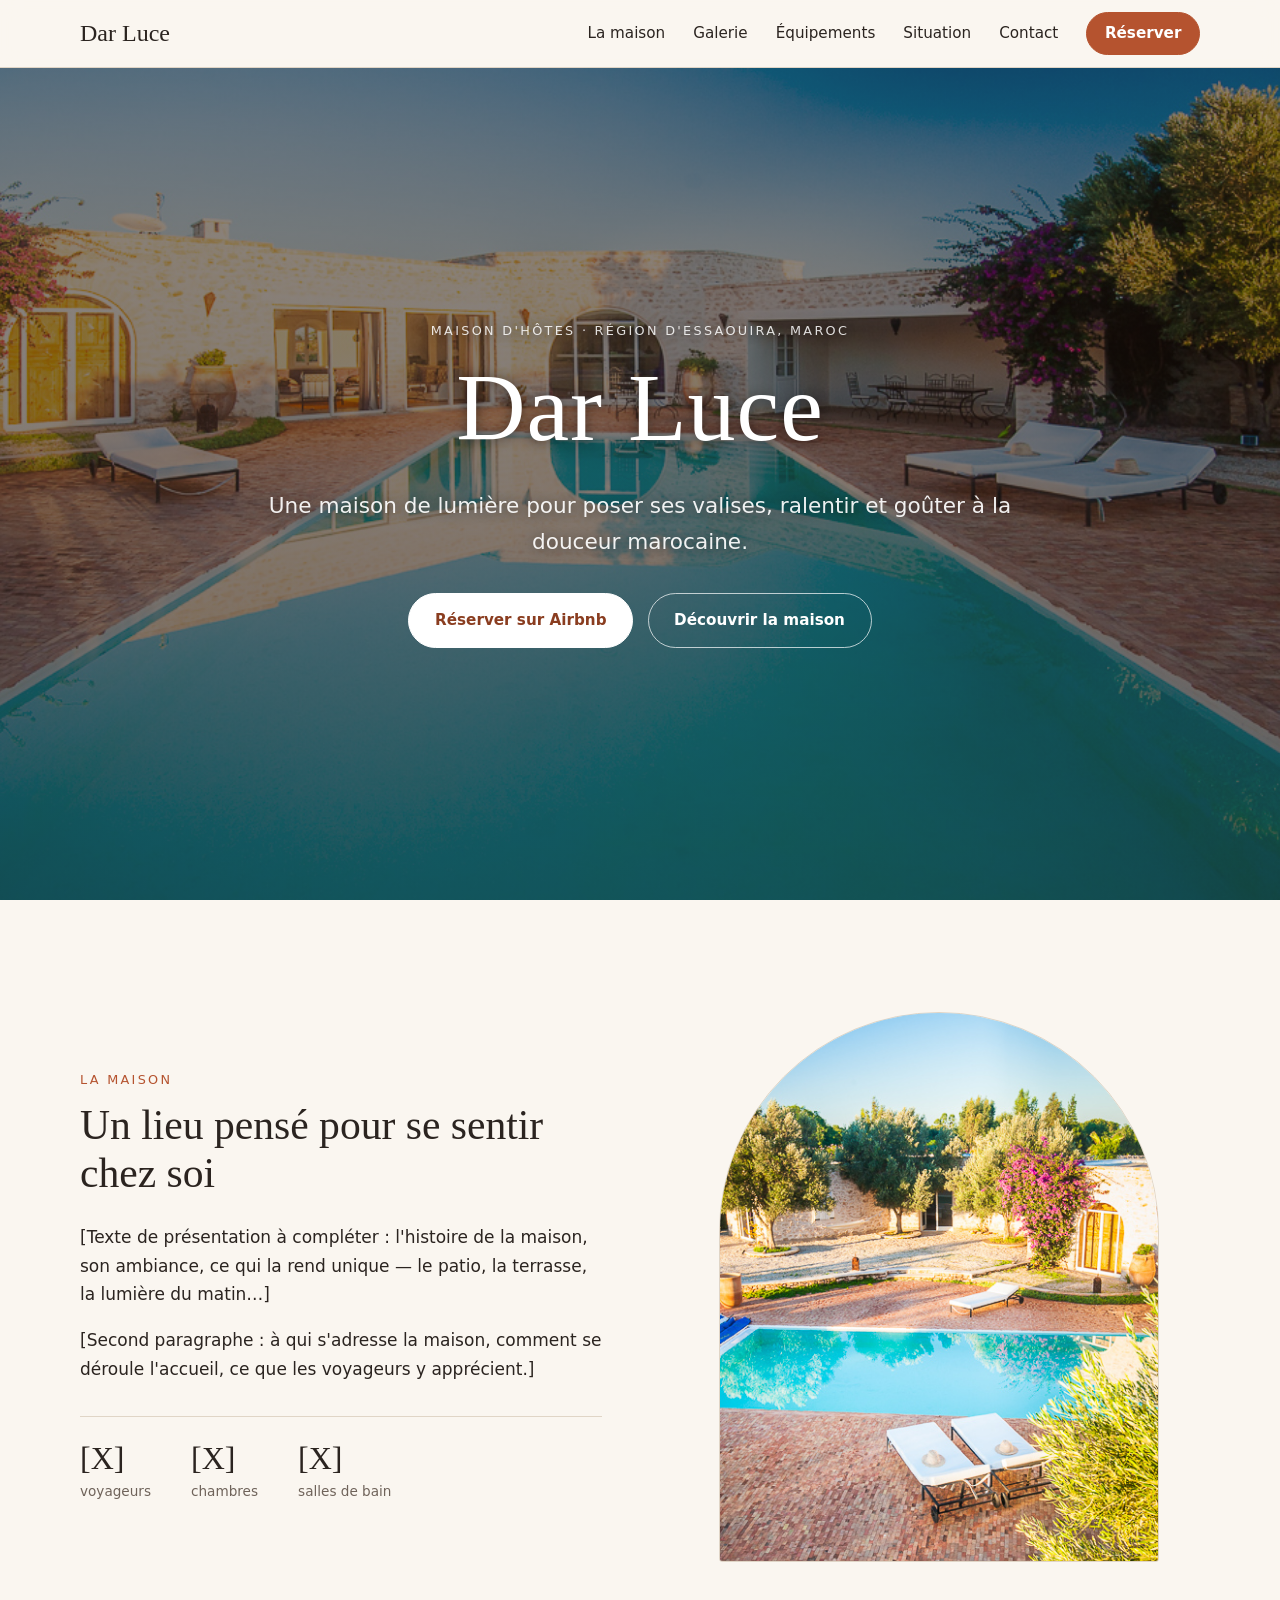
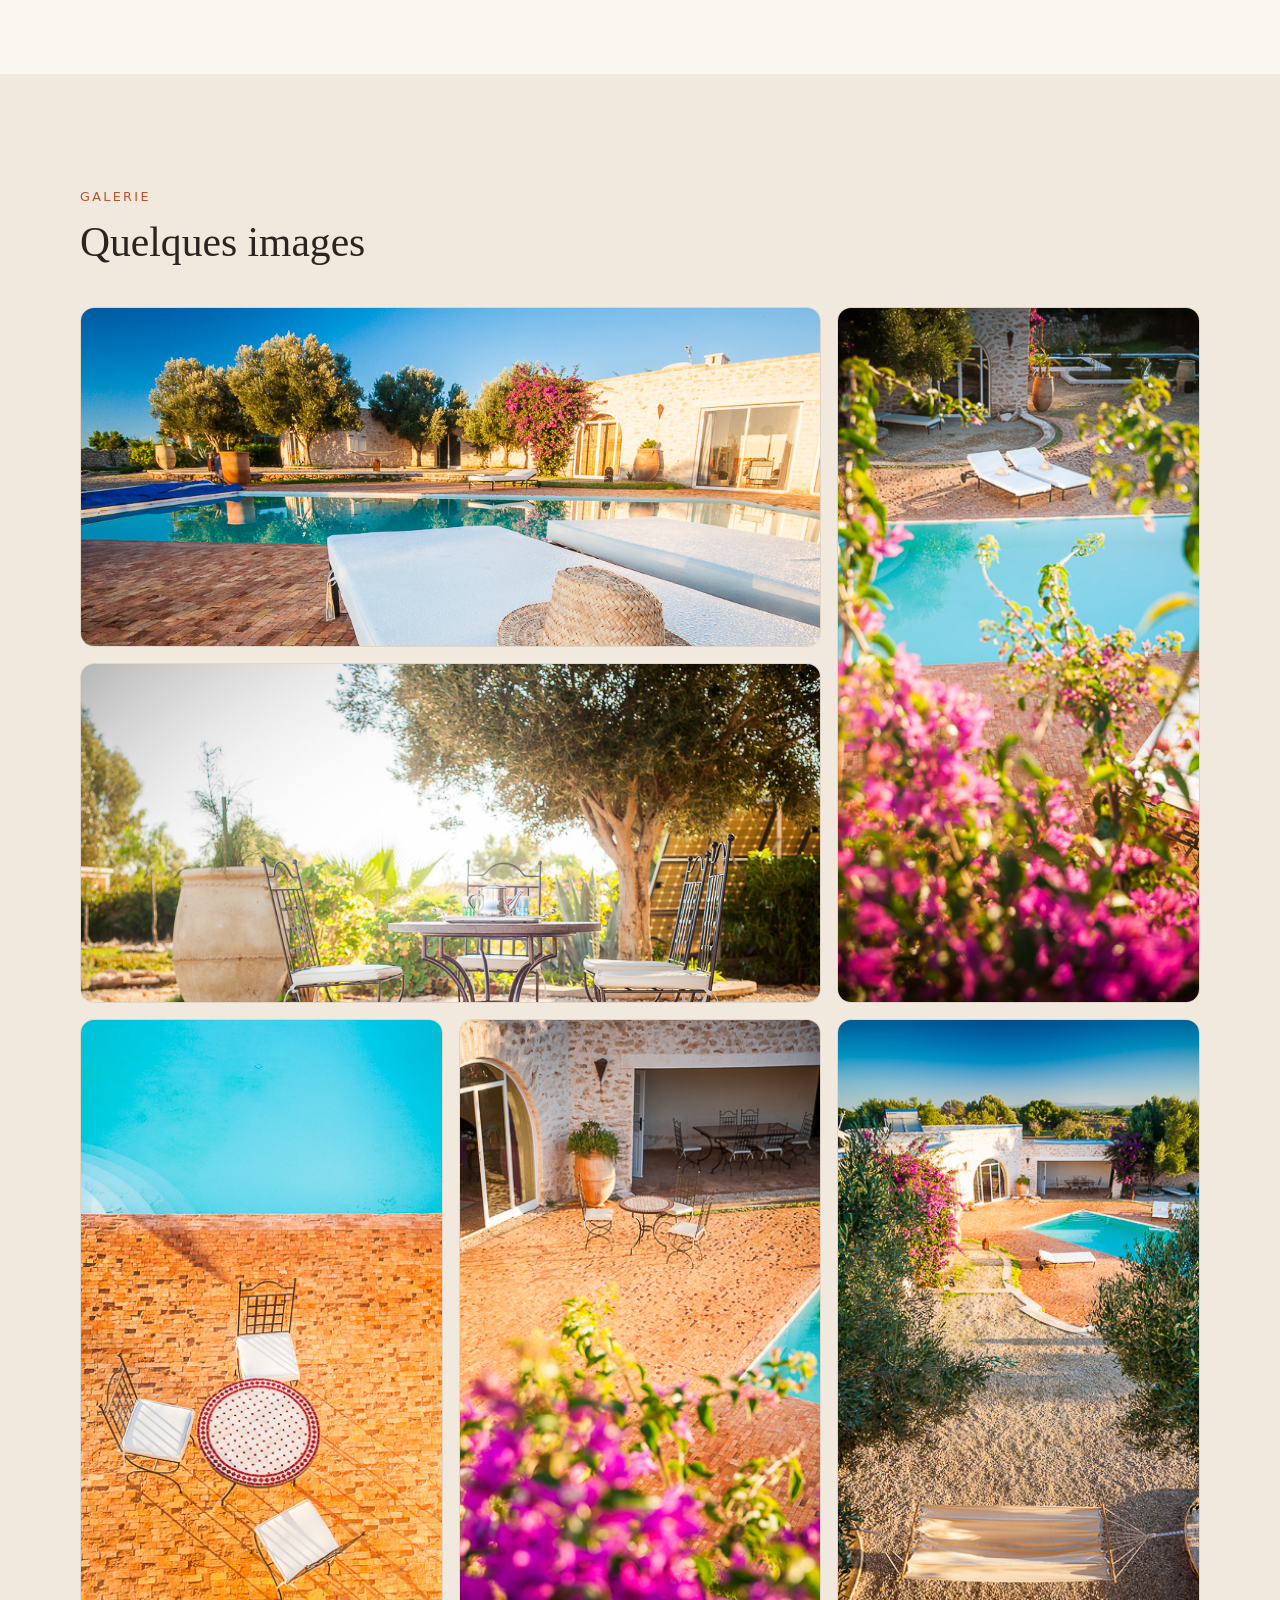
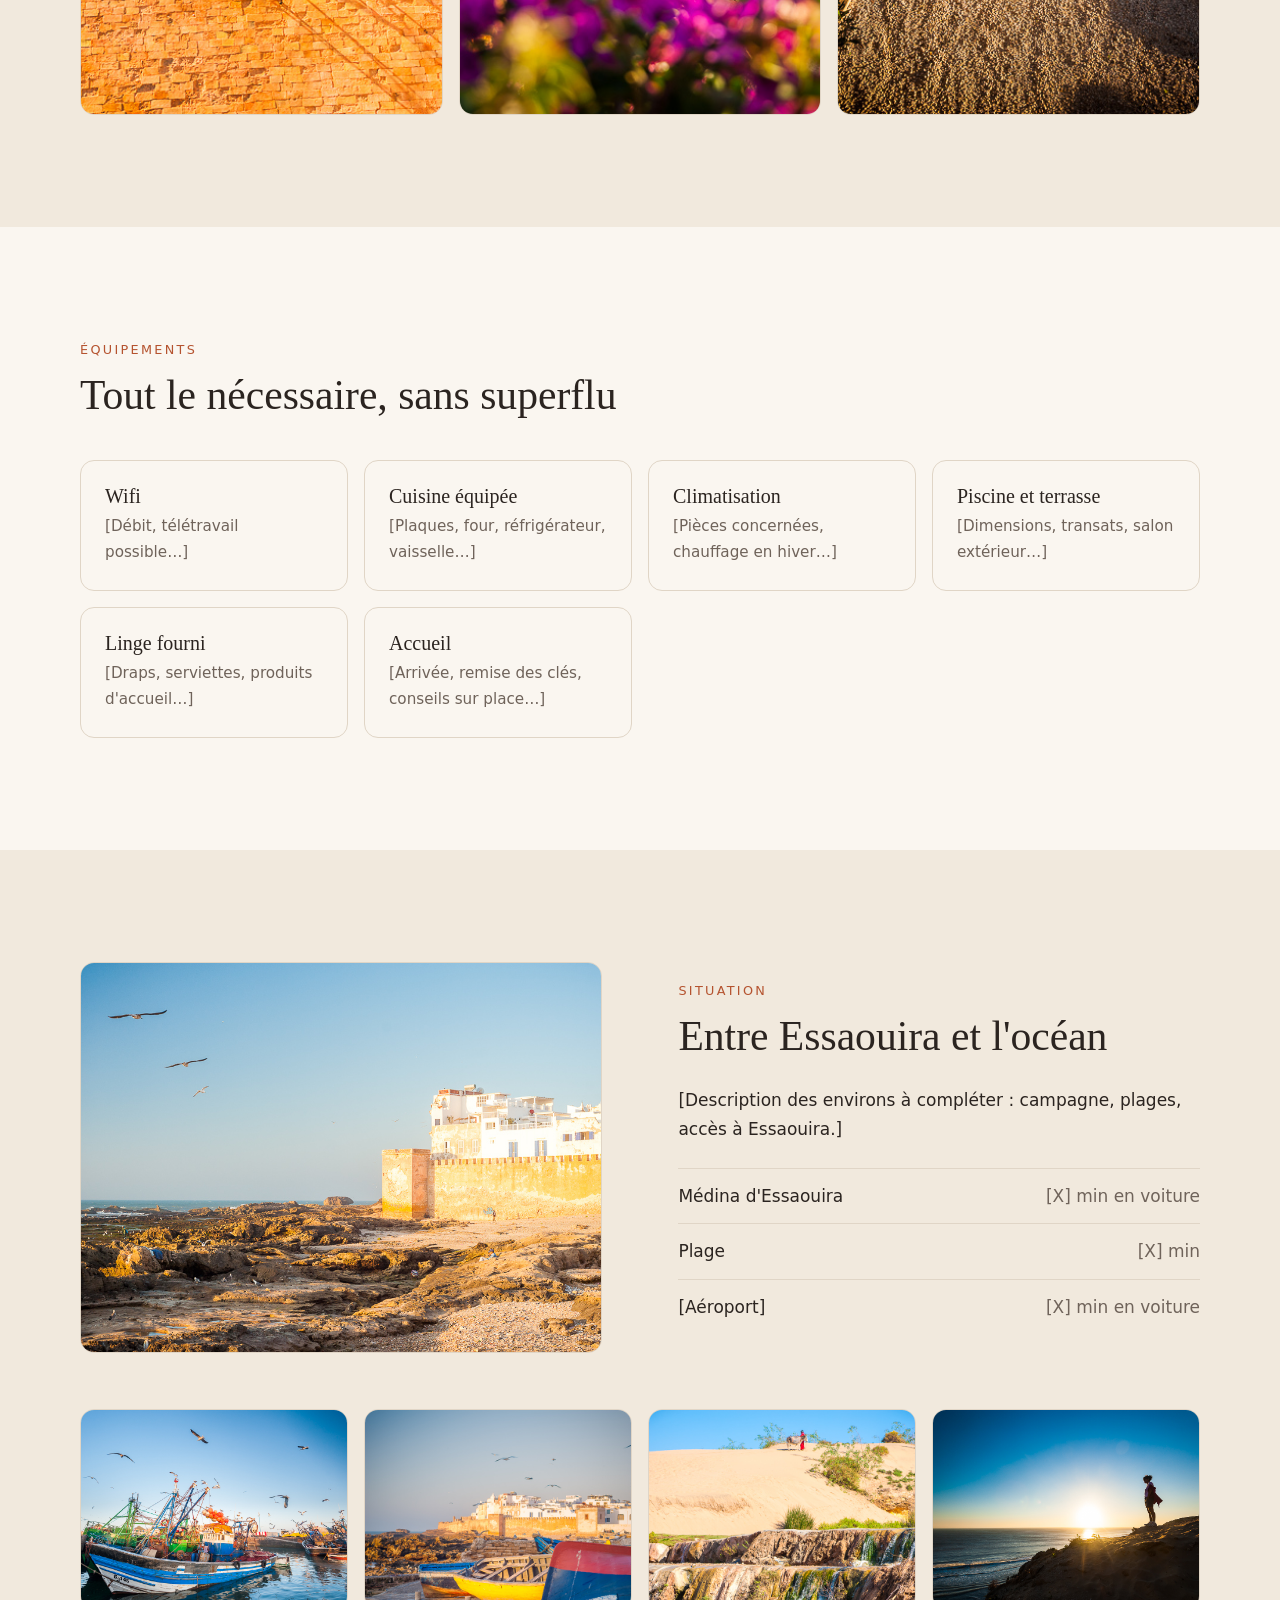
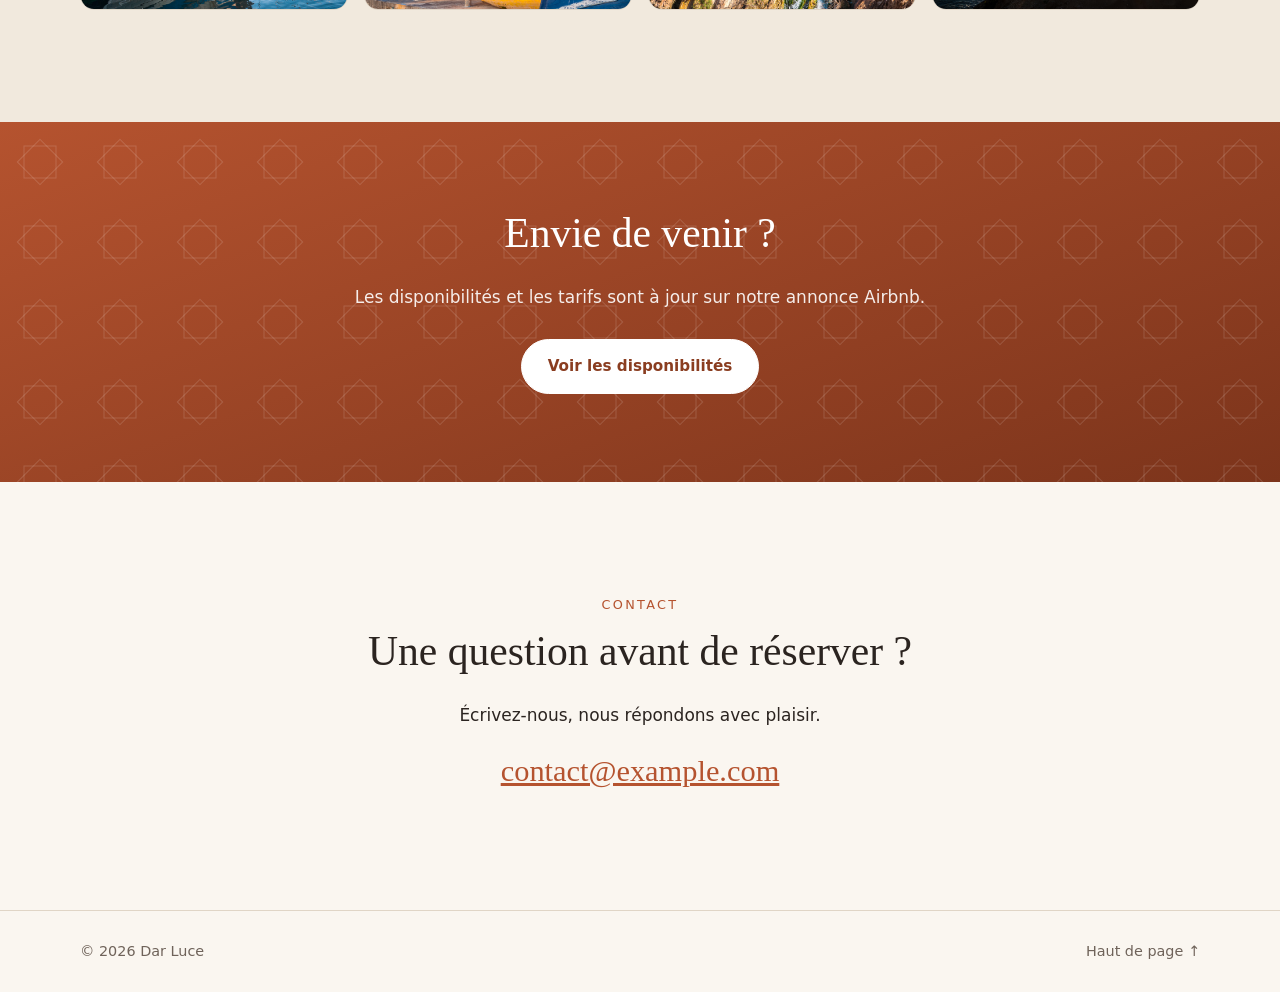
==== index.html @ f857f5d4 "Illustrate the site with photos of the house and surroundings Co-Authored-By: Claude Opus 5.5 <norep" ====
<!DOCTYPE html>
<html lang="fr">
<head>
  <meta charset="utf-8">
  <meta name="viewport" content="width=device-width, initial-scale=1">
  <title>Dar Luce — Maison d'hôtes au Maroc</title>
  <!-- TODO : adapter la description (ville, atouts) -->
  <meta name="description" content="Dar Luce, une maison lumineuse avec piscine à louer près d'Essaouira, au Maroc. Découvrez la maison, ses équipements et réservez votre séjour sur Airbnb.">
  <meta name="theme-color" content="#b5532f">
  <meta property="og:title" content="Dar Luce — Maison d'hôtes au Maroc">
  <meta property="og:description" content="Une maison lumineuse à louer au Maroc. Réservation sur Airbnb.">
  <meta property="og:type" content="website">
  <!-- TODO : ajouter images/partage.jpg (1200×630) puis décommenter
  <meta property="og:image" content="images/partage.jpg"> -->
  <link rel="icon" href="images/favicon.svg" type="image/svg+xml">
  <link rel="stylesheet" href="css/style.css">
  <script>document.documentElement.classList.add('js');</script>
</head>
<body>
  <a class="skip-link" href="#maison">Aller au contenu</a>

  <header class="site-header">
    <div class="container header-inner">
      <a class="brand" href="#accueil">Dar Luce</a>
      <button class="nav-toggle" type="button" aria-expanded="false" aria-controls="menu" aria-label="Ouvrir le menu">
        <span></span><span></span><span></span>
      </button>
      <nav id="menu" class="nav" aria-label="Navigation principale">
        <a href="#maison">La maison</a>
        <a href="#galerie">Galerie</a>
        <a href="#equipements">Équipements</a>
        <a href="#situation">Situation</a>
        <a href="#contact">Contact</a>
        <!-- TODO : remplacer par le lien de l'annonce Airbnb -->
        <a class="btn btn-small" href="https://www.airbnb.fr/" target="_blank" rel="noopener">Réserver</a>
      </nav>
    </div>
  </header>

  <main>
    <section id="accueil" class="hero">
      <div class="container hero-content">
        <!-- TODO : confirmer la localisation -->
        <p class="eyebrow">Maison d'hôtes · Région d'Essaouira, Maroc</p>
        <h1>Dar Luce</h1>
        <p class="hero-lead">Une maison de lumière pour poser ses valises, ralentir et goûter à la douceur marocaine.</p>
        <div class="hero-actions">
          <a class="btn" href="https://www.airbnb.fr/" target="_blank" rel="noopener">Réserver sur Airbnb</a>
          <a class="btn btn-ghost" href="#maison">Découvrir la maison</a>
        </div>
      </div>
    </section>

    <section id="maison" class="section">
      <div class="container split">
        <div class="reveal">
          <p class="eyebrow">La maison</p>
          <h2>Un lieu pensé pour se sentir chez soi</h2>
          <!-- TODO : texte de présentation -->
          <p>[Texte de présentation à compléter : l'histoire de la maison, son ambiance, ce qui la rend unique — le patio, la terrasse, la lumière du matin…]</p>
          <p>[Second paragraphe : à qui s'adresse la maison, comment se déroule l'accueil, ce que les voyageurs y apprécient.]</p>
          <!-- TODO : chiffres réels -->
          <ul class="facts">
            <li><strong>[X]</strong><span>voyageurs</span></li>
            <li><strong>[X]</strong><span>chambres</span></li>
            <li><strong>[X]</strong><span>salles de bain</span></li>
          </ul>
        </div>
        <figure class="photo photo-arch reveal"><img src="images/O_15-10-31_MAROC019.jpg" alt="La piscine et la maison en pierre vues du jardin" width="452" height="680"></figure>
      </div>
    </section>

    <section id="galerie" class="section section-alt">
      <div class="container">
        <div class="section-head reveal">
          <p class="eyebrow">Galerie</p>
          <h2>Quelques images</h2>
        </div>
        <div class="gallery">
          <figure class="photo wide reveal"><img src="images/O_15-10-31_MAROC018.jpg" alt="Chapeau de paille posé au bord de la piscine, devant la maison" width="1000" height="650" loading="lazy"></figure>
          <figure class="photo tall reveal"><img src="images/O_15-10-31_MAROC021.jpg" alt="La piscine et les transats derrière les bougainvilliers" width="452" height="680" loading="lazy"></figure>
          <figure class="photo wide reveal"><img src="images/O_15-10-31_MAROC025.jpg" alt="Table et chaises en fer forgé à l'ombre d'un olivier" width="1000" height="665" loading="lazy"></figure>
          <figure class="photo tall reveal"><img src="images/O_15-10-31_MAROC020.jpg" alt="Table en zellige et chaises sur la terrasse en briques, vues d'en haut" width="418" height="680" loading="lazy"></figure>
          <figure class="photo tall reveal"><img src="images/O_15-10-31_MAROC022.jpg" alt="La cour de la maison et ses arcades, bougainvilliers au premier plan" width="518" height="680" loading="lazy"></figure>
          <figure class="photo tall reveal"><img src="images/O_15-10-31_MAROC023.jpg" alt="Allée du jardin menant à la maison et à la piscine" width="452" height="680" loading="lazy"></figure>
        </div>
      </div>
    </section>

    <section id="equipements" class="section">
      <div class="container">
        <div class="section-head reveal">
          <p class="eyebrow">Équipements</p>
          <h2>Tout le nécessaire, sans superflu</h2>
        </div>
        <!-- TODO : ajuster la liste aux équipements réels -->
        <ul class="features">
          <li class="reveal"><h3>Wifi</h3><p>[Débit, télétravail possible…]</p></li>
          <li class="reveal"><h3>Cuisine équipée</h3><p>[Plaques, four, réfrigérateur, vaisselle…]</p></li>
          <li class="reveal"><h3>Climatisation</h3><p>[Pièces concernées, chauffage en hiver…]</p></li>
          <li class="reveal"><h3>Piscine et terrasse</h3><p>[Dimensions, transats, salon extérieur…]</p></li>
          <li class="reveal"><h3>Linge fourni</h3><p>[Draps, serviettes, produits d'accueil…]</p></li>
          <li class="reveal"><h3>Accueil</h3><p>[Arrivée, remise des clés, conseils sur place…]</p></li>
        </ul>
      </div>
    </section>

    <section id="situation" class="section section-alt">
      <div class="container split">
        <figure class="photo reveal"><img src="images/O_15-10-31_MAROC027.jpg" alt="Les remparts d'Essaouira au bord de l'océan" width="1000" height="653" loading="lazy"></figure>
        <div class="reveal">
          <p class="eyebrow">Situation</p>
          <h2>Entre Essaouira et l'océan</h2>
          <!-- TODO : description du quartier et distances réelles -->
          <p>[Description des environs à compléter : campagne, plages, accès à Essaouira.]</p>
          <ul class="distances">
            <li><span>Médina d'Essaouira</span><span>[X] min en voiture</span></li>
            <li><span>Plage</span><span>[X] min</span></li>
            <li><span>[Aéroport]</span><span>[X] min en voiture</span></li>
          </ul>
        </div>
      </div>
      <div class="container around">
        <figure class="photo reveal"><img src="images/O_15-10-31_MAROC031.jpg" alt="Chalutiers bleus dans le port d'Essaouira" width="1000" height="678" loading="lazy"></figure>
        <figure class="photo reveal"><img src="images/O_15-10-31_MAROC029.jpg" alt="Barques de pêche colorées devant la médina" width="680" height="680" loading="lazy"></figure>
        <figure class="photo reveal"><img src="images/O_15-10-31_MAROC035.jpg" alt="Dunes et petite cascade dans l'arrière-pays" width="680" height="680" loading="lazy"></figure>
        <figure class="photo reveal"><img src="images/O_15-10-31_MAROC013.jpg" alt="Coucher de soleil sur l'océan depuis les dunes" width="1000" height="665" loading="lazy"></figure>
      </div>
    </section>

    <section class="cta">
      <div class="container reveal">
        <h2>Envie de venir ?</h2>
        <p>Les disponibilités et les tarifs sont à jour sur notre annonce Airbnb.</p>
        <a class="btn btn-light" href="https://www.airbnb.fr/" target="_blank" rel="noopener">Voir les disponibilités</a>
      </div>
    </section>

    <section id="contact" class="section">
      <div class="container narrow center reveal">
        <p class="eyebrow">Contact</p>
        <h2>Une question avant de réserver ?</h2>
        <p>Écrivez-nous, nous répondons avec plaisir.</p>
        <!-- TODO : adresse e-mail réelle -->
        <a class="contact-link" href="mailto:contact@example.com">contact@example.com</a>
      </div>
    </section>
  </main>

  <footer class="site-footer">
    <div class="container footer-inner">
      <span>© <span id="annee">2026</span> Dar Luce</span>
      <a href="#accueil">Haut de page ↑</a>
    </div>
  </footer>

  <script src="js/main.js" defer></script>
</body>
</html>
---- css/style.css ----
/* ---------- Thème ---------- */
:root {
  --bg: #faf6f0;
  --bg-alt: #f1e9dd;
  --text: #2b2420;
  --muted: #6f635a;
  --line: #e0d5c6;
  --accent: #b5532f;
  --accent-hover: #9a4424;
  --on-accent: #fff;
  --header-bg: rgba(250, 246, 240, 0.88);

  /* Photo d'accueil (`none` pour revenir au dégradé seul) */
  --hero-photo: url("../images/O_15-10-31_MAROC017.jpg");

  --serif: "Iowan Old Style", "Palatino Linotype", Palatino, "Book Antiqua", Georgia, serif;
  --sans: system-ui, -apple-system, "Segoe UI", Roboto, "Helvetica Neue", Arial, sans-serif;
  --radius: 14px;
  --header-h: 68px;

  /* Étoile à huit branches, clin d'œil au zellige */
  --pattern: url("data:image/svg+xml,%3Csvg xmlns='http://www.w3.org/2000/svg' width='80' height='80' viewBox='0 0 80 80'%3E%3Cg fill='none' stroke='%23fff' stroke-opacity='.14'%3E%3Crect x='24' y='24' width='32' height='32'/%3E%3Crect x='24' y='24' width='32' height='32' transform='rotate(45 40 40)'/%3E%3C/g%3E%3C/svg%3E");
}

@media (prefers-color-scheme: dark) {
  :root {
    --bg: #1b1714;
    --bg-alt: #241f1b;
    --text: #f0e8de;
    --muted: #b3a698;
    --line: #3a322b;
    --accent: #d9774f;
    --accent-hover: #e58b65;
    --on-accent: #1b1714;
    --header-bg: rgba(27, 23, 20, 0.88);
  }
}

/* ---------- Base ---------- */
*, *::before, *::after { box-sizing: border-box; }

html { scroll-behavior: smooth; scroll-padding-top: var(--header-h); }

body {
  margin: 0;
  background: var(--bg);
  color: var(--text);
  font-family: var(--sans);
  font-size: 1.0625rem;
  line-height: 1.7;
  -webkit-font-smoothing: antialiased;
}

h1, h2, h3 { font-family: var(--serif); font-weight: 500; line-height: 1.15; margin: 0 0 0.6em; }
h1 { font-size: clamp(3rem, 10vw, 6rem); letter-spacing: 0.01em; }
h2 { font-size: clamp(1.8rem, 4vw, 2.6rem); }
h3 { font-size: 1.25rem; margin-bottom: 0.3em; }
p { margin: 0 0 1em; }
a { color: var(--accent); }
img { display: block; max-width: 100%; }
ul { list-style: none; margin: 0; padding: 0; }
:focus-visible { outline: 2px solid var(--accent); outline-offset: 3px; }

.container { width: min(1120px, 100% - 2.5rem); margin-inline: auto; }
.narrow { max-width: 640px; }
.center { text-align: center; }

.eyebrow {
  font-size: 0.8rem;
  letter-spacing: 0.18em;
  text-transform: uppercase;
  color: var(--accent);
  margin-bottom: 0.9em;
}

.skip-link {
  position: absolute; left: 1rem; top: -4rem; z-index: 100;
  background: var(--accent); color: var(--on-accent);
  padding: 0.5rem 1rem; border-radius: 8px;
}
.skip-link:focus { top: 1rem; }

/* ---------- Boutons ---------- */
.btn {
  display: inline-block;
  padding: 0.85rem 1.6rem;
  border: 1px solid var(--accent);
  border-radius: 999px;
  background: var(--accent);
  color: var(--on-accent);
  font-weight: 600;
  font-size: 0.95rem;
  text-decoration: none;
  transition: background 0.2s, border-color 0.2s, color 0.2s;
}
.btn:hover { background: var(--accent-hover); border-color: var(--accent-hover); }
.btn-small { padding: 0.5rem 1.1rem; }
.btn-ghost { background: transparent; border-color: rgba(255, 255, 255, 0.7); color: #fff; }
.btn-ghost:hover { background: rgba(255, 255, 255, 0.15); border-color: #fff; }
.btn-light { background: #fff; border-color: #fff; color: #8a3d20; }
.btn-light:hover { background: #f6e9e1; border-color: #f6e9e1; }

/* ---------- En-tête ---------- */
.site-header {
  position: sticky; top: 0; z-index: 50;
  height: var(--header-h);
  background: var(--header-bg);
  backdrop-filter: blur(10px);
  border-bottom: 1px solid var(--line);
}
.header-inner { height: 100%; display: flex; align-items: center; justify-content: space-between; }
.brand { font-family: var(--serif); font-size: 1.5rem; color: var(--text); text-decoration: none; }

.nav { display: flex; align-items: center; gap: 1.75rem; }
.nav a:not(.btn) { color: var(--text); text-decoration: none; font-size: 0.95rem; }
.nav a:not(.btn):hover { color: var(--accent); }

.nav-toggle {
  display: none;
  width: 44px; height: 44px; padding: 10px;
  background: none; border: 0; cursor: pointer;
  flex-direction: column; justify-content: space-between;
}
.nav-toggle span { display: block; height: 2px; background: var(--text); border-radius: 2px; transition: transform 0.2s, opacity 0.2s; }
.nav-toggle[aria-expanded="true"] span:nth-child(1) { transform: translateY(11px) rotate(45deg); }
.nav-toggle[aria-expanded="true"] span:nth-child(2) { opacity: 0; }
.nav-toggle[aria-expanded="true"] span:nth-child(3) { transform: translateY(-11px) rotate(-45deg); }

@media (max-width: 820px) {
  .js .nav-toggle { display: flex; }
  .js .nav {
    position: absolute; top: var(--header-h); left: 0; right: 0;
    flex-direction: column; align-items: stretch; gap: 0;
    padding: 0.5rem 1.25rem 1.25rem;
    background: var(--bg);
    border-bottom: 1px solid var(--line);
    display: none;
  }
  .js .nav.open { display: flex; }
  .js .nav a:not(.btn) { padding: 0.8rem 0; border-bottom: 1px solid var(--line); }
  .js .nav .btn { margin-top: 1rem; text-align: center; }
  /* Sans JavaScript : le menu reste visible et défile horizontalement */
  html:not(.js) .nav { overflow-x: auto; gap: 1.1rem; margin-left: 1rem; white-space: nowrap; }
}

/* ---------- Accueil ---------- */
.hero {
  min-height: min(calc(100svh - var(--header-h)), 860px);
  display: flex; align-items: center; justify-content: center;
  padding: 4rem 0;
  color: #fff;
  text-align: center;
  background:
    linear-gradient(rgba(30, 18, 12, 0.5), rgba(30, 18, 12, 0.6)),
    var(--hero-photo) center / cover no-repeat,
    linear-gradient(160deg, #c9683f 0%, #9a4424 55%, #5e2a17 100%);
}
.hero-content { max-width: 760px; text-shadow: 0 1px 12px rgba(0, 0, 0, 0.45); }
.hero .btn { text-shadow: none; }
.hero .eyebrow { color: rgba(255, 255, 255, 0.85); }
.hero h1 { margin-bottom: 0.25em; }
.hero-lead { font-size: clamp(1.1rem, 2.4vw, 1.35rem); color: rgba(255, 255, 255, 0.92); margin-bottom: 2rem; }
.hero-actions { display: flex; flex-wrap: wrap; gap: 0.9rem; justify-content: center; }
.hero .btn:not(.btn-ghost) { background: #fff; border-color: #fff; color: #8a3d20; }
.hero .btn:not(.btn-ghost):hover { background: #f6e9e1; border-color: #f6e9e1; }

/* ---------- Sections ---------- */
.section { padding: clamp(4rem, 9vw, 7rem) 0; }
.section-alt { background: var(--bg-alt); }
.section-head { max-width: 640px; margin-bottom: 2.5rem; }

.split { display: grid; grid-template-columns: 1fr 1fr; gap: clamp(2rem, 6vw, 5rem); align-items: center; }
@media (max-width: 820px) { .split { grid-template-columns: 1fr; } }

.facts { display: flex; gap: 2.5rem; margin-top: 2rem; padding-top: 1.5rem; border-top: 1px solid var(--line); }
.facts strong { display: block; font-family: var(--serif); font-size: 2rem; font-weight: 500; line-height: 1.1; }
.facts span { font-size: 0.85rem; color: var(--muted); }

/* ---------- Photos ---------- */
.photo {
  margin: 0;
  aspect-ratio: 4 / 3;
  border-radius: var(--radius);
  overflow: hidden;
  background: linear-gradient(135deg, var(--line), var(--bg-alt));
  border: 1px solid var(--line);
  display: grid; place-items: center;
}
.photo span { color: var(--muted); font-size: 0.85rem; letter-spacing: 0.08em; text-transform: uppercase; }
.photo img { width: 100%; height: 100%; object-fit: cover; }
.photo-arch { aspect-ratio: 4 / 5; border-radius: 999px 999px var(--radius) var(--radius); max-width: 440px; width: 100%; justify-self: center; }

.gallery { display: grid; grid-template-columns: repeat(3, 1fr); grid-auto-rows: 340px; gap: 1rem; }
.gallery .photo { aspect-ratio: auto; }
.gallery .wide { grid-column: span 2; }
.gallery .tall { grid-row: span 2; }
@media (max-width: 820px) {
  .gallery { grid-template-columns: 1fr; grid-auto-rows: auto; }
  .gallery .wide { grid-column: auto; }
  .gallery .tall { grid-row: auto; }
  .gallery .photo img { height: auto; }
}

.around { display: grid; grid-template-columns: repeat(4, 1fr); gap: 1rem; margin-top: clamp(2rem, 5vw, 3.5rem); }
@media (max-width: 820px) { .around { grid-template-columns: repeat(2, 1fr); } }

/* ---------- Équipements ---------- */
.features { display: grid; grid-template-columns: repeat(auto-fit, minmax(260px, 1fr)); gap: 1rem; }
.features li { padding: 1.5rem; border: 1px solid var(--line); border-radius: var(--radius); }
.features p { margin: 0; color: var(--muted); font-size: 0.95rem; }

/* ---------- Situation ---------- */
.distances { margin-top: 1.5rem; }
.distances li { display: flex; justify-content: space-between; gap: 1rem; padding: 0.8rem 0; border-top: 1px solid var(--line); }
.distances li span:last-child { color: var(--muted); white-space: nowrap; }

/* ---------- Appel à réserver ---------- */
.cta {
  padding: clamp(3.5rem, 8vw, 5.5rem) 0;
  text-align: center;
  color: #fff;
  background: var(--pattern), linear-gradient(160deg, #b5532f, #7c341b);
}
.cta p { color: rgba(255, 255, 255, 0.9); margin-bottom: 1.75rem; }

/* ---------- Contact et pied de page ---------- */
.contact-link { font-family: var(--serif); font-size: clamp(1.3rem, 4vw, 1.9rem); overflow-wrap: anywhere; }

.site-footer { border-top: 1px solid var(--line); padding: 1.75rem 0; font-size: 0.9rem; color: var(--muted); }
.footer-inner { display: flex; justify-content: space-between; gap: 1rem; flex-wrap: wrap; }
.site-footer a { color: var(--muted); text-decoration: none; }
.site-footer a:hover { color: var(--accent); }

/* ---------- Apparition au défilement ---------- */
.js .reveal { opacity: 0; transform: translateY(18px); transition: opacity 0.7s ease, transform 0.7s ease; }
.js .reveal.visible { opacity: 1; transform: none; }

@media (prefers-reduced-motion: reduce) {
  html { scroll-behavior: auto; }
  .js .reveal { opacity: 1; transform: none; transition: none; }
}
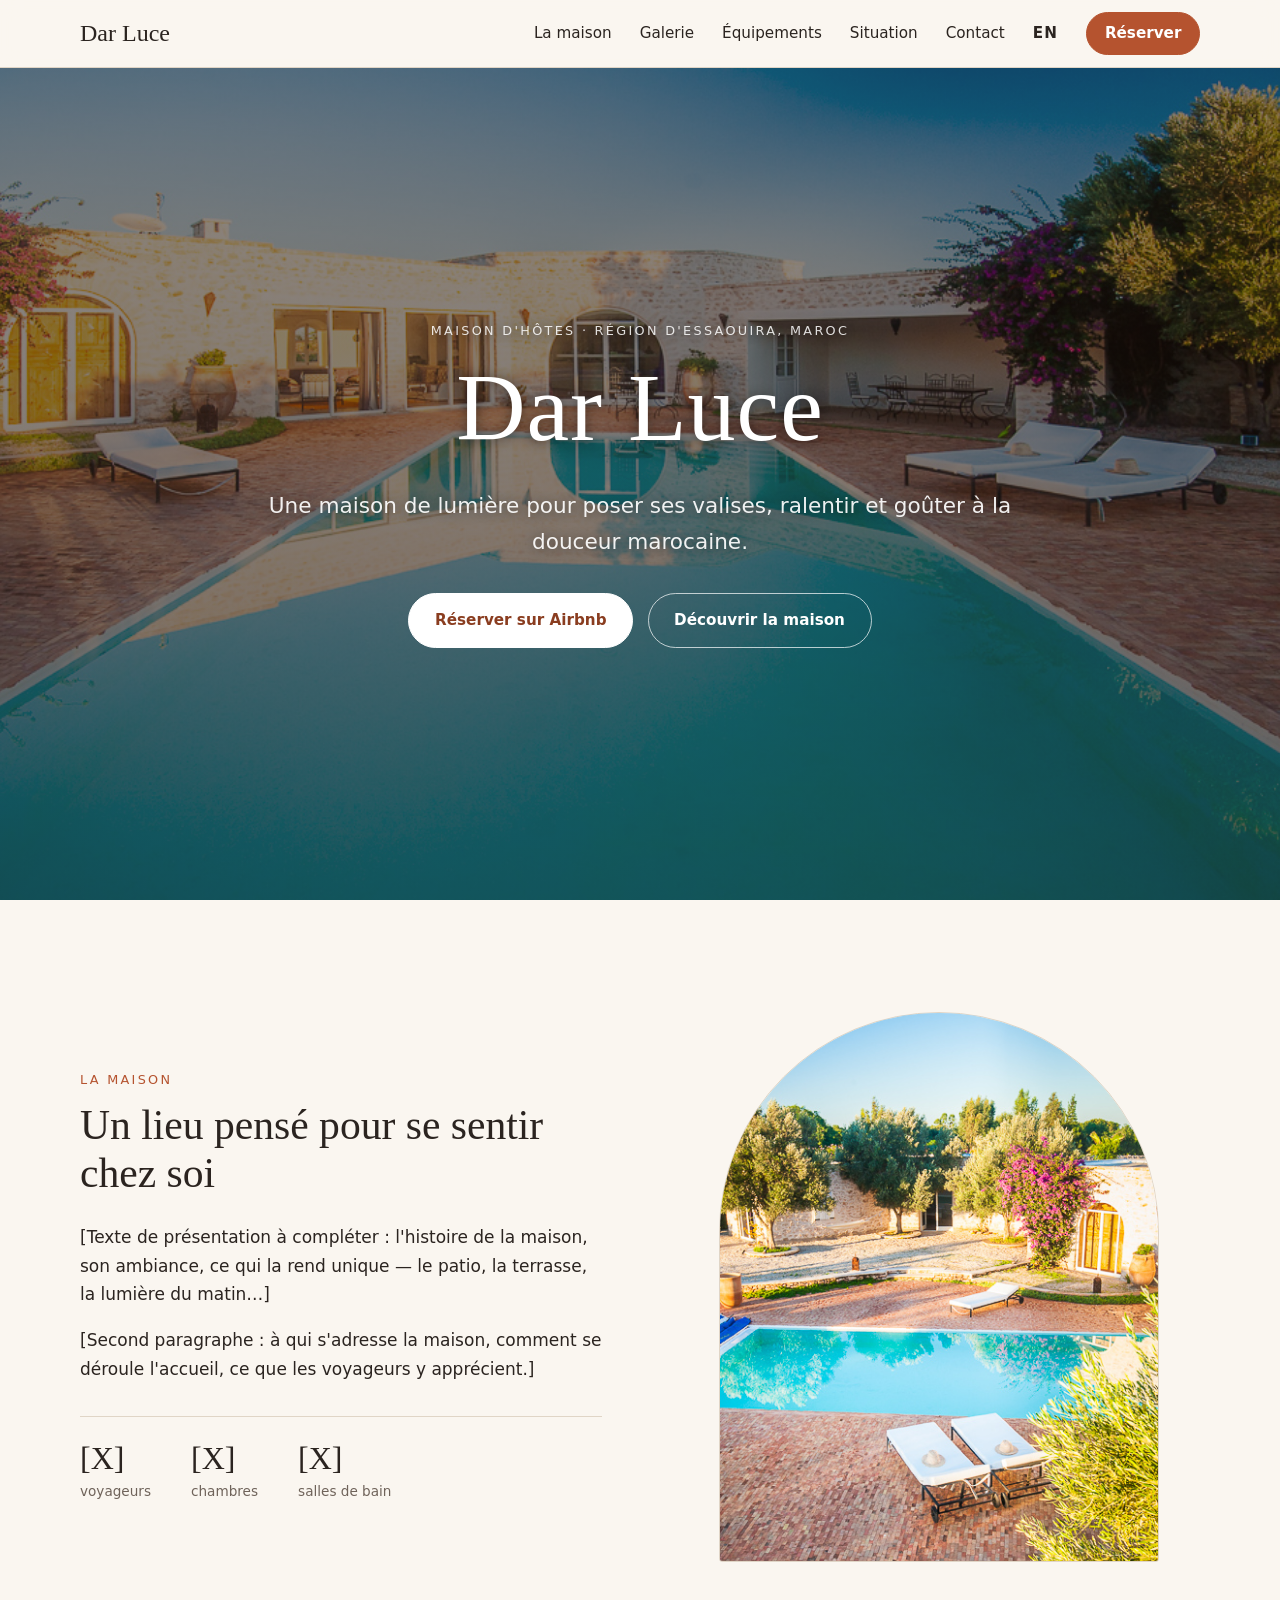
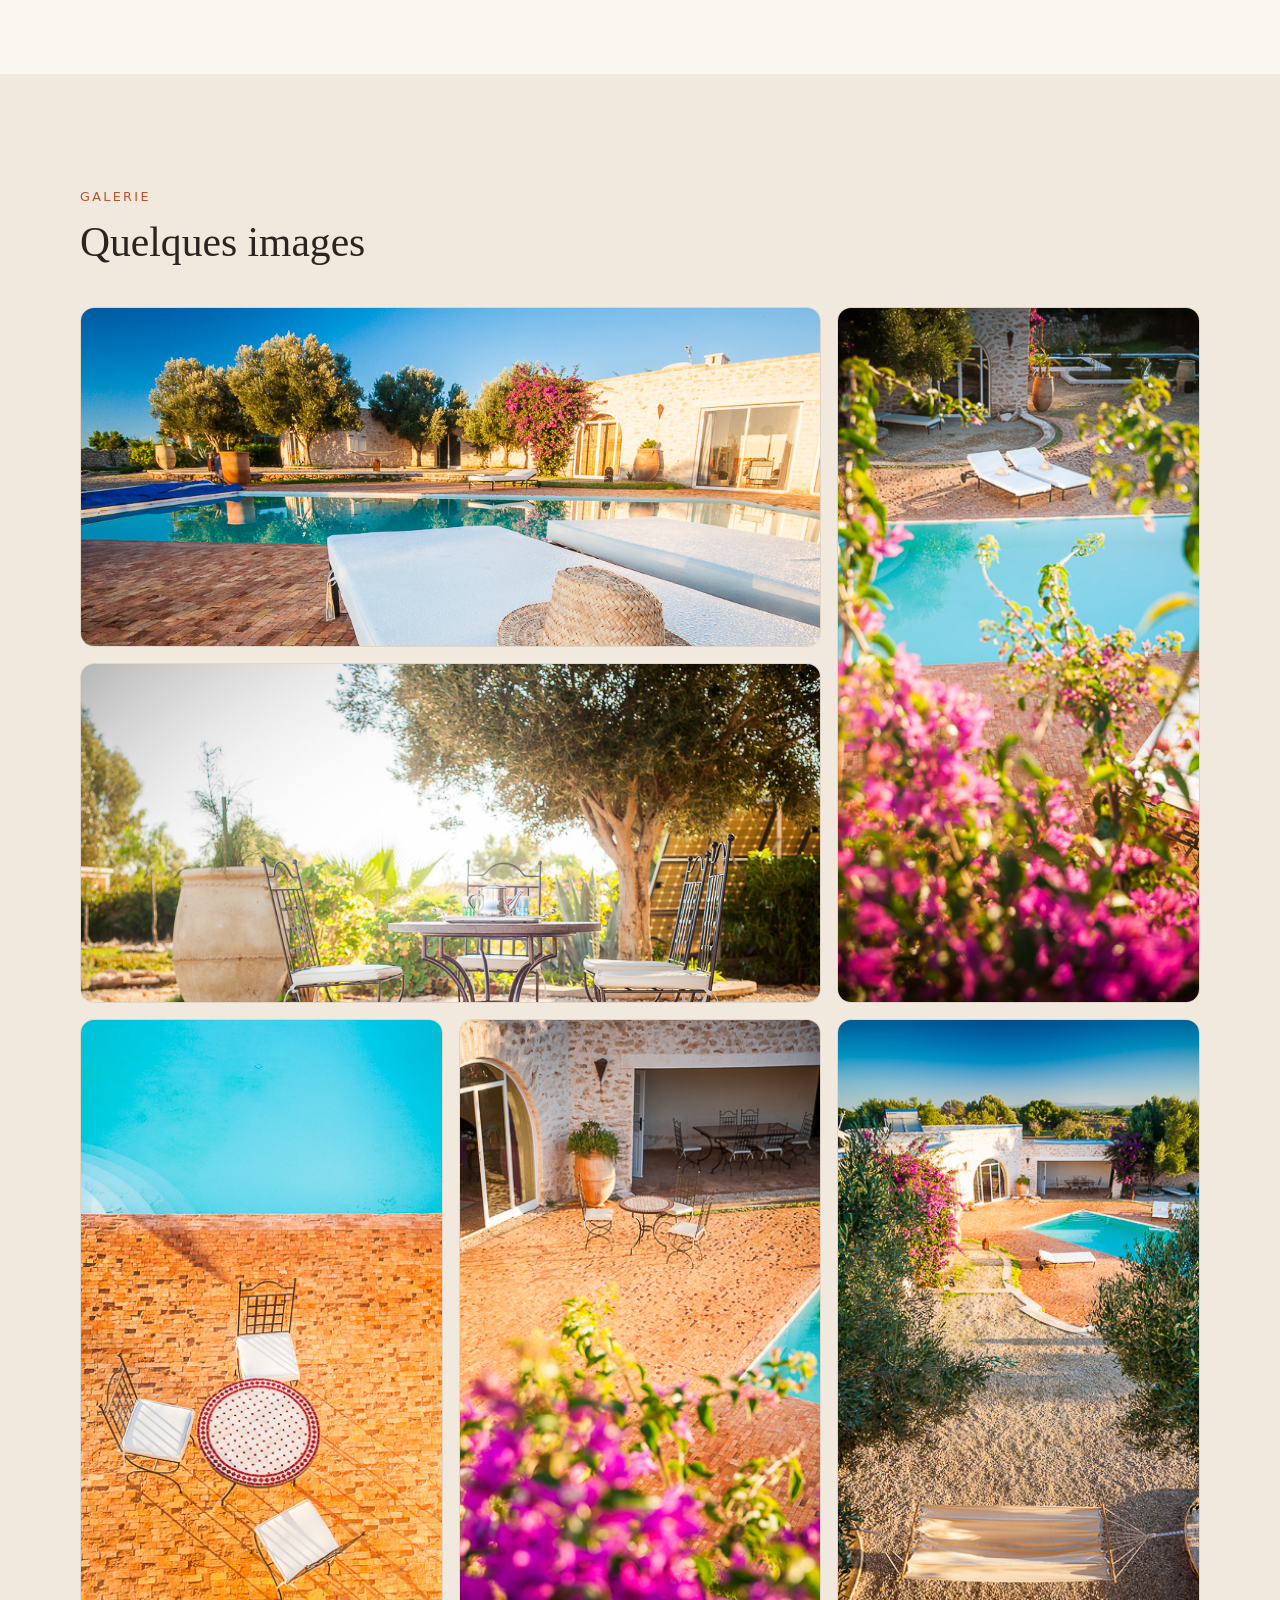
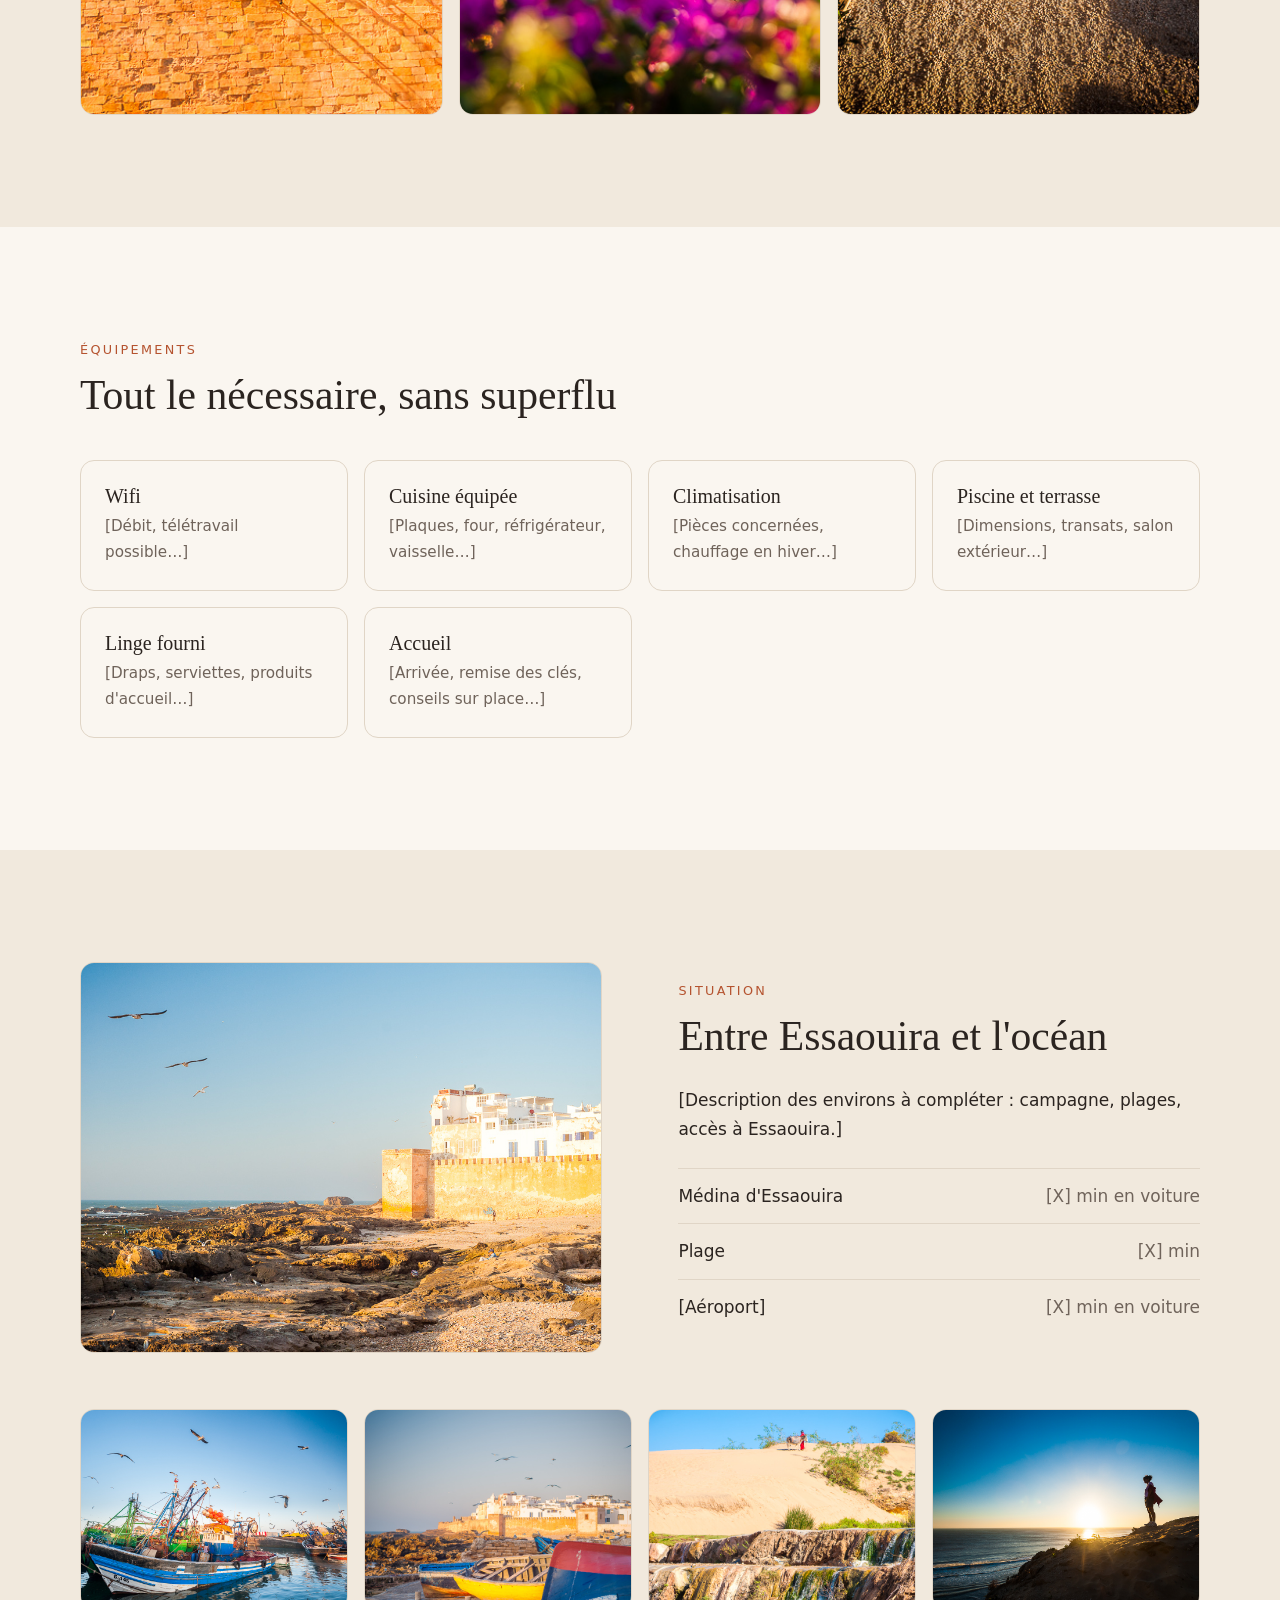
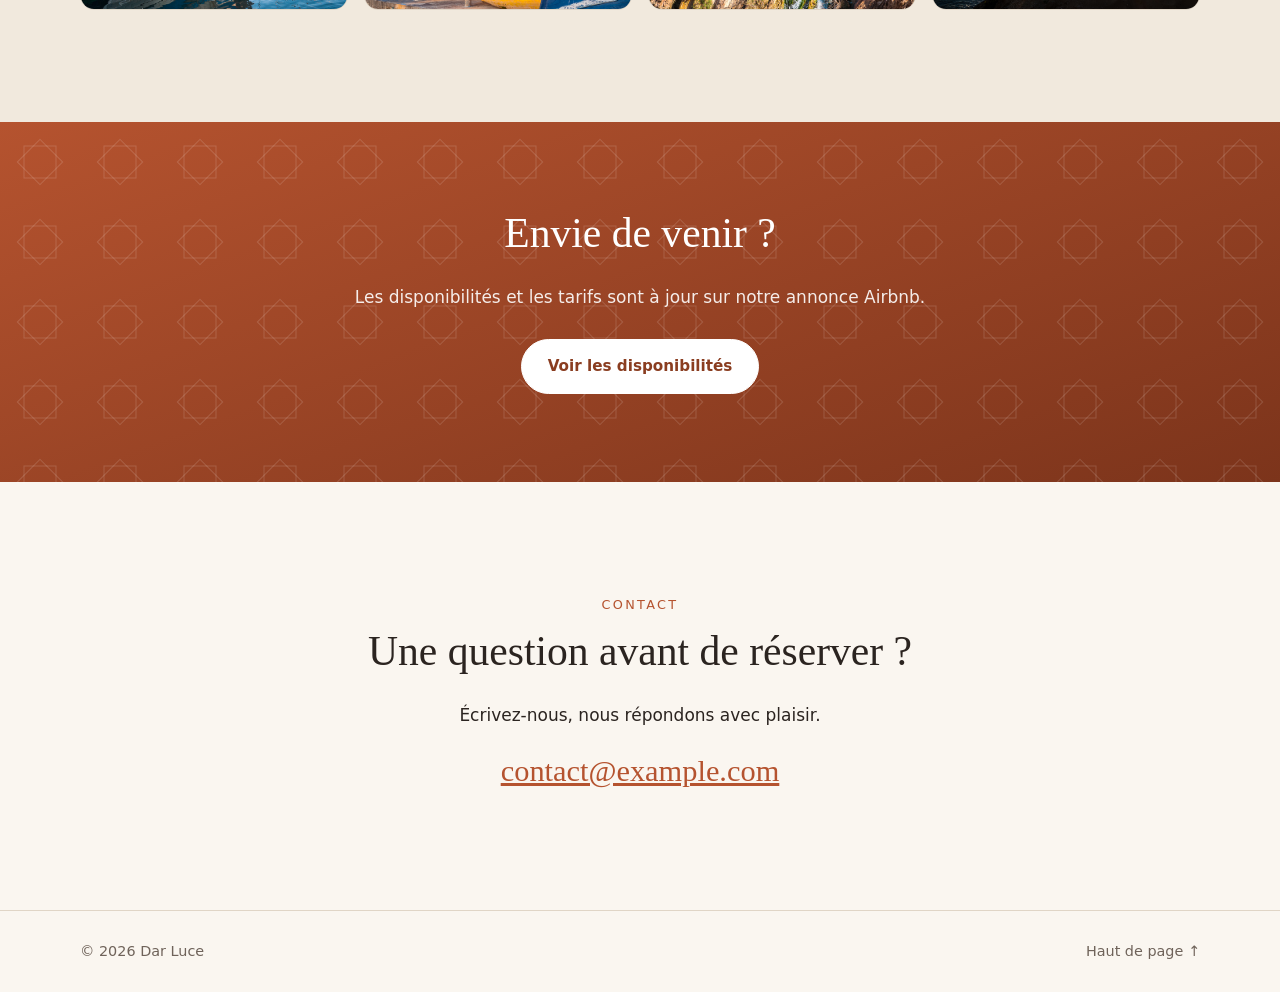
==== commit 72c60a93: "Add an English version of the site Co-Authored-By: Claude Opus 5.5 <noreply@anthropic.com>" ====
--- a/index.html
+++ b/index.html
@@ -12,6 +12,8 @@
   <meta property="og:type" content="website">
   <!-- TODO : ajouter images/partage.jpg (1200×630) puis décommenter
   <meta property="og:image" content="images/partage.jpg"> -->
+  <link rel="alternate" hreflang="fr" href="./">
+  <link rel="alternate" hreflang="en" href="en/">
   <link rel="icon" href="images/favicon.svg" type="image/svg+xml">
   <link rel="stylesheet" href="css/style.css">
   <script>document.documentElement.classList.add('js');</script>
@@ -31,6 +33,7 @@
         <a href="#equipements">Équipements</a>
         <a href="#situation">Situation</a>
         <a href="#contact">Contact</a>
+        <a class="lang" href="en/index.html" lang="en" hreflang="en" aria-label="English version">EN</a>
         <!-- TODO : remplacer par le lien de l'annonce Airbnb -->
         <a class="btn btn-small" href="https://www.airbnb.fr/" target="_blank" rel="noopener">Réserver</a>
       </nav>
--- a/css/style.css
+++ b/css/style.css
@@ -114,6 +114,7 @@
 .nav { display: flex; align-items: center; gap: 1.75rem; }
 .nav a:not(.btn) { color: var(--text); text-decoration: none; font-size: 0.95rem; }
 .nav a:not(.btn):hover { color: var(--accent); }
+.nav .lang { font-weight: 600; letter-spacing: 0.08em; }
 
 .nav-toggle {
   display: none;
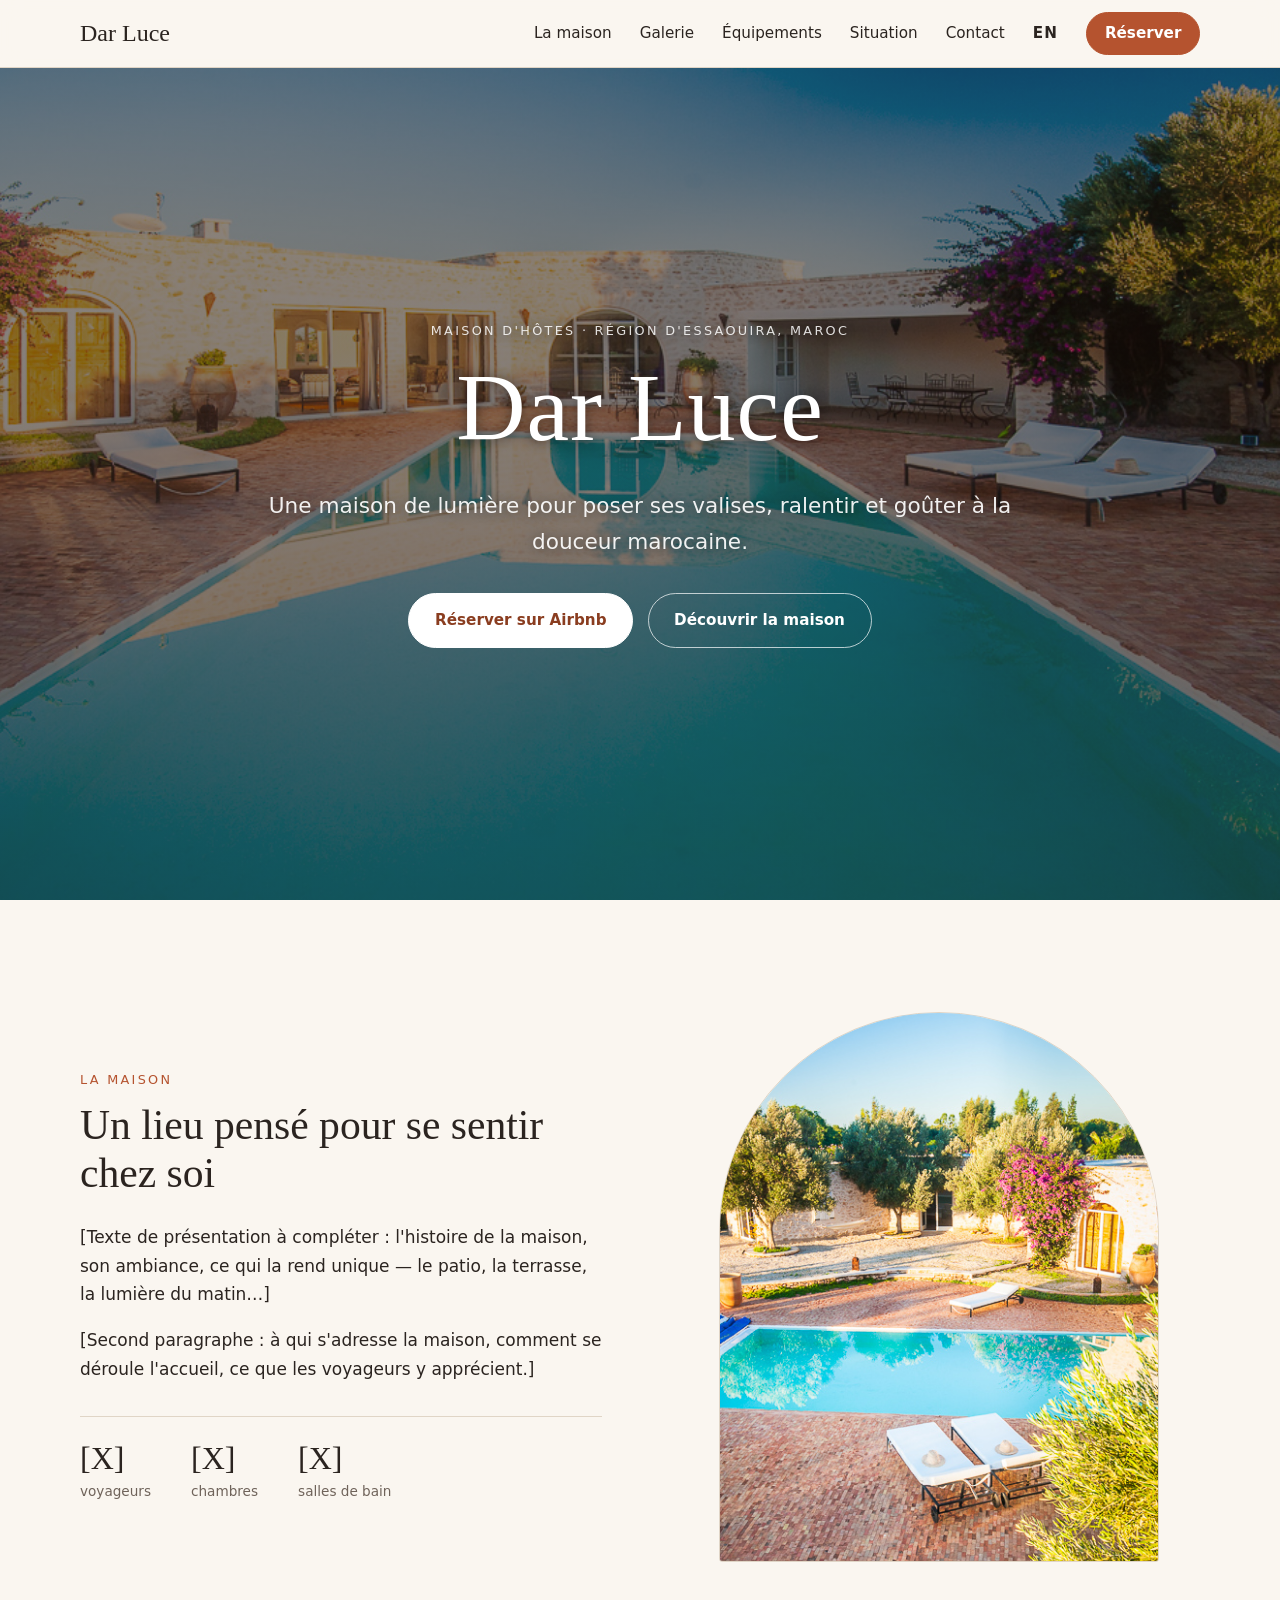
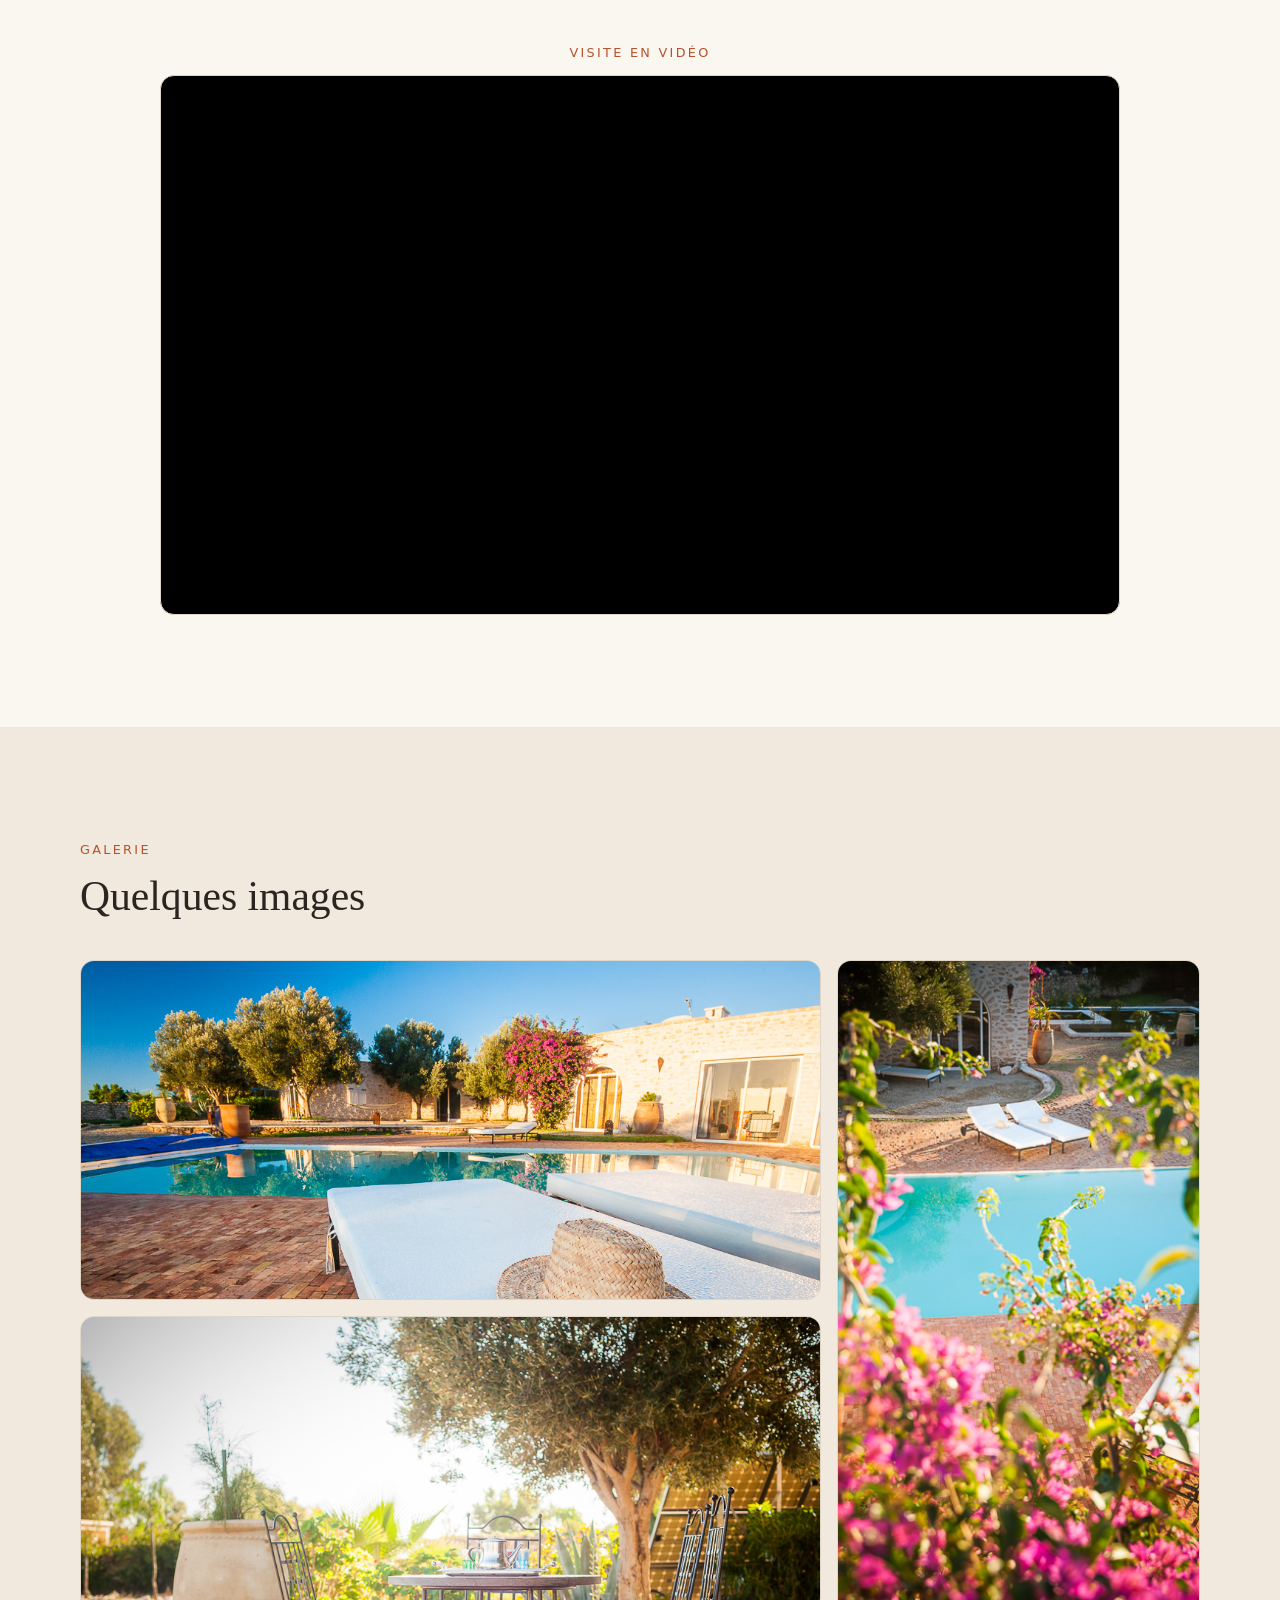
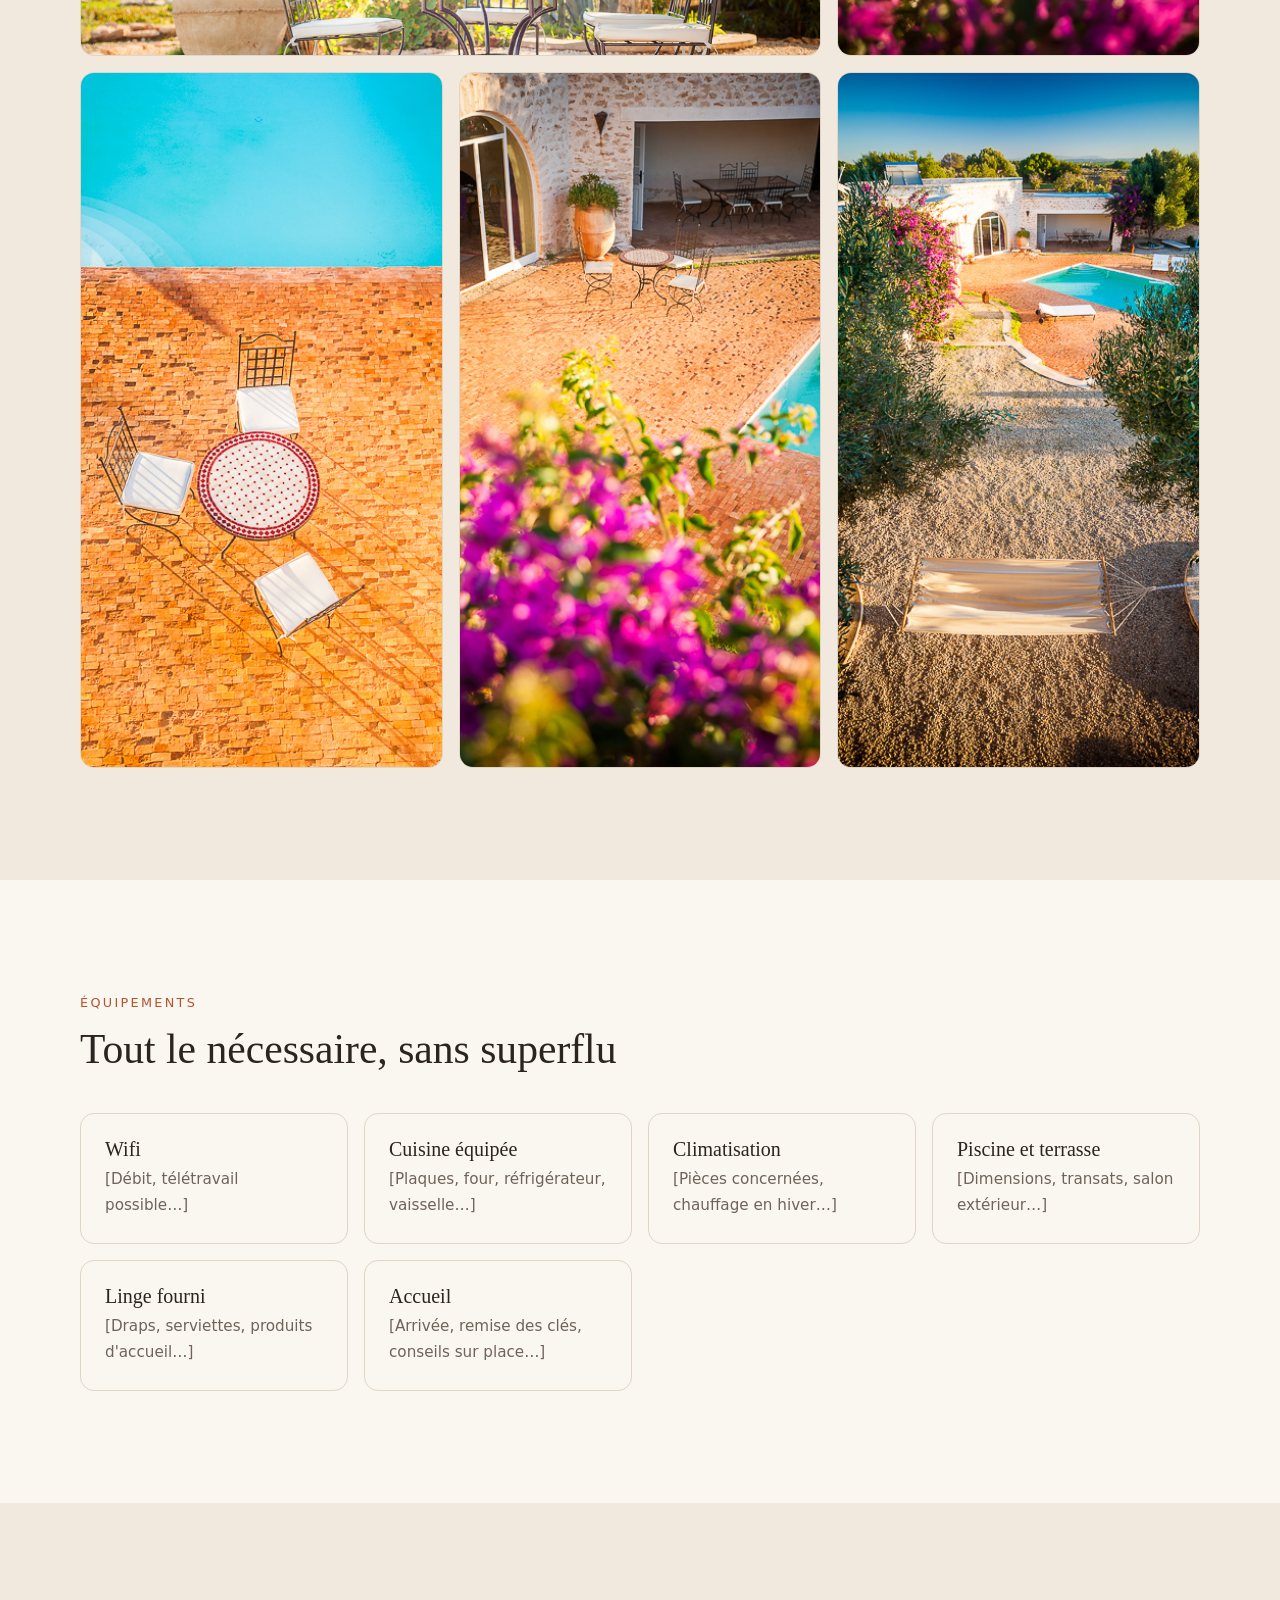
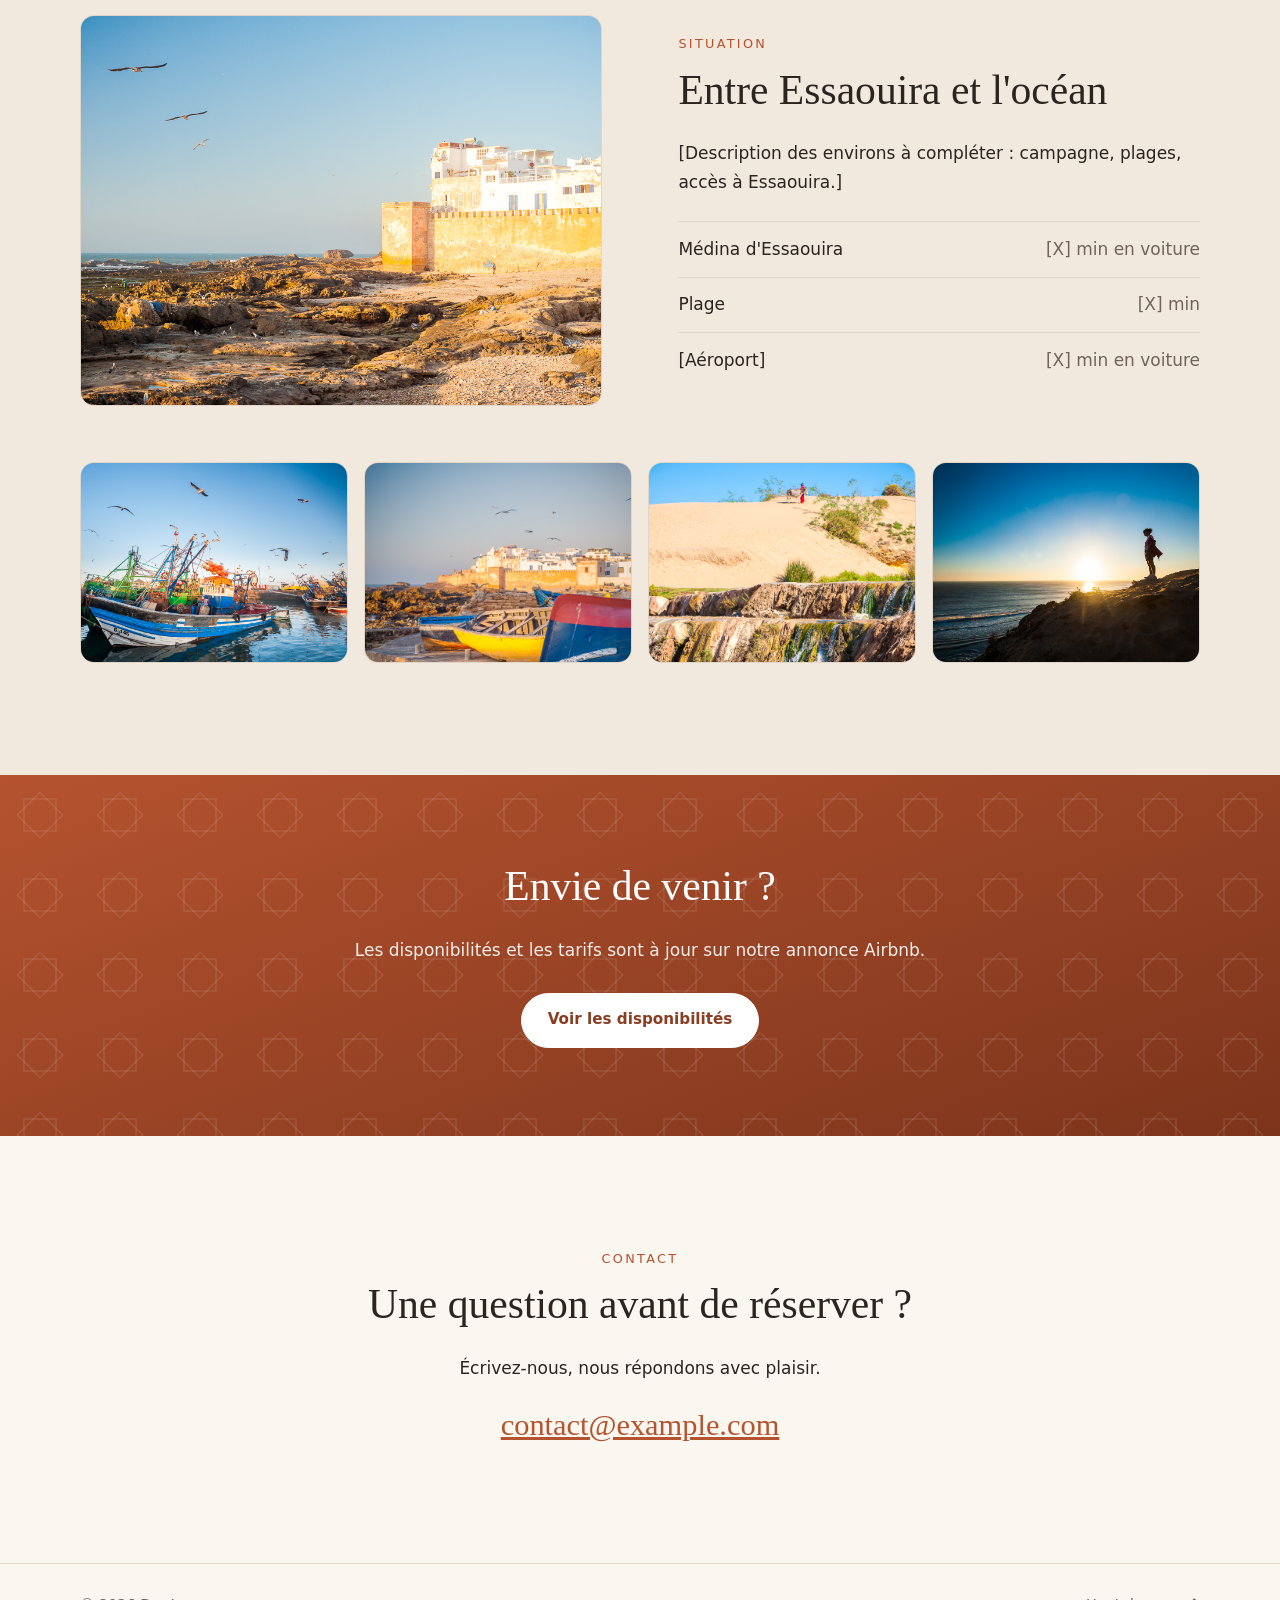
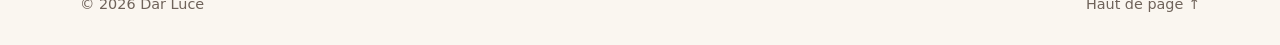
==== commit 8cc92201: "Embed the video tour in the house section Co-Authored-By: Claude Opus 5.5 <noreply@anthropic.com>" ====
--- a/index.html
+++ b/index.html
@@ -70,6 +70,12 @@
           </ul>
         </div>
         <figure class="photo photo-arch reveal"><img src="images/O_15-10-31_MAROC019.jpg" alt="La piscine et la maison en pierre vues du jardin" width="452" height="680"></figure>
+      </div>
+      <div class="container video reveal">
+        <p class="eyebrow">Visite en vidéo</p>
+        <div class="video-frame">
+          <iframe src="https://www.youtube-nocookie.com/embed/bj7D6IWCdGA" title="Visite en vidéo de Dar Luce" loading="lazy" allow="accelerometer; encrypted-media; gyroscope; picture-in-picture; fullscreen" allowfullscreen referrerpolicy="strict-origin-when-cross-origin"></iframe>
+        </div>
       </div>
     </section>
 
--- a/css/style.css
+++ b/css/style.css
@@ -205,6 +205,11 @@
 .around { display: grid; grid-template-columns: repeat(4, 1fr); gap: 1rem; margin-top: clamp(2rem, 5vw, 3.5rem); }
 @media (max-width: 820px) { .around { grid-template-columns: repeat(2, 1fr); } }
 
+/* ---------- Vidéo ---------- */
+.video { max-width: 960px; margin-top: clamp(3rem, 7vw, 5rem); text-align: center; }
+.video-frame { aspect-ratio: 16 / 9; border-radius: var(--radius); overflow: hidden; background: #000; border: 1px solid var(--line); }
+.video-frame iframe { display: block; width: 100%; height: 100%; border: 0; }
+
 /* ---------- Équipements ---------- */
 .features { display: grid; grid-template-columns: repeat(auto-fit, minmax(260px, 1fr)); gap: 1rem; }
 .features li { padding: 1.5rem; border: 1px solid var(--line); border-radius: var(--radius); }
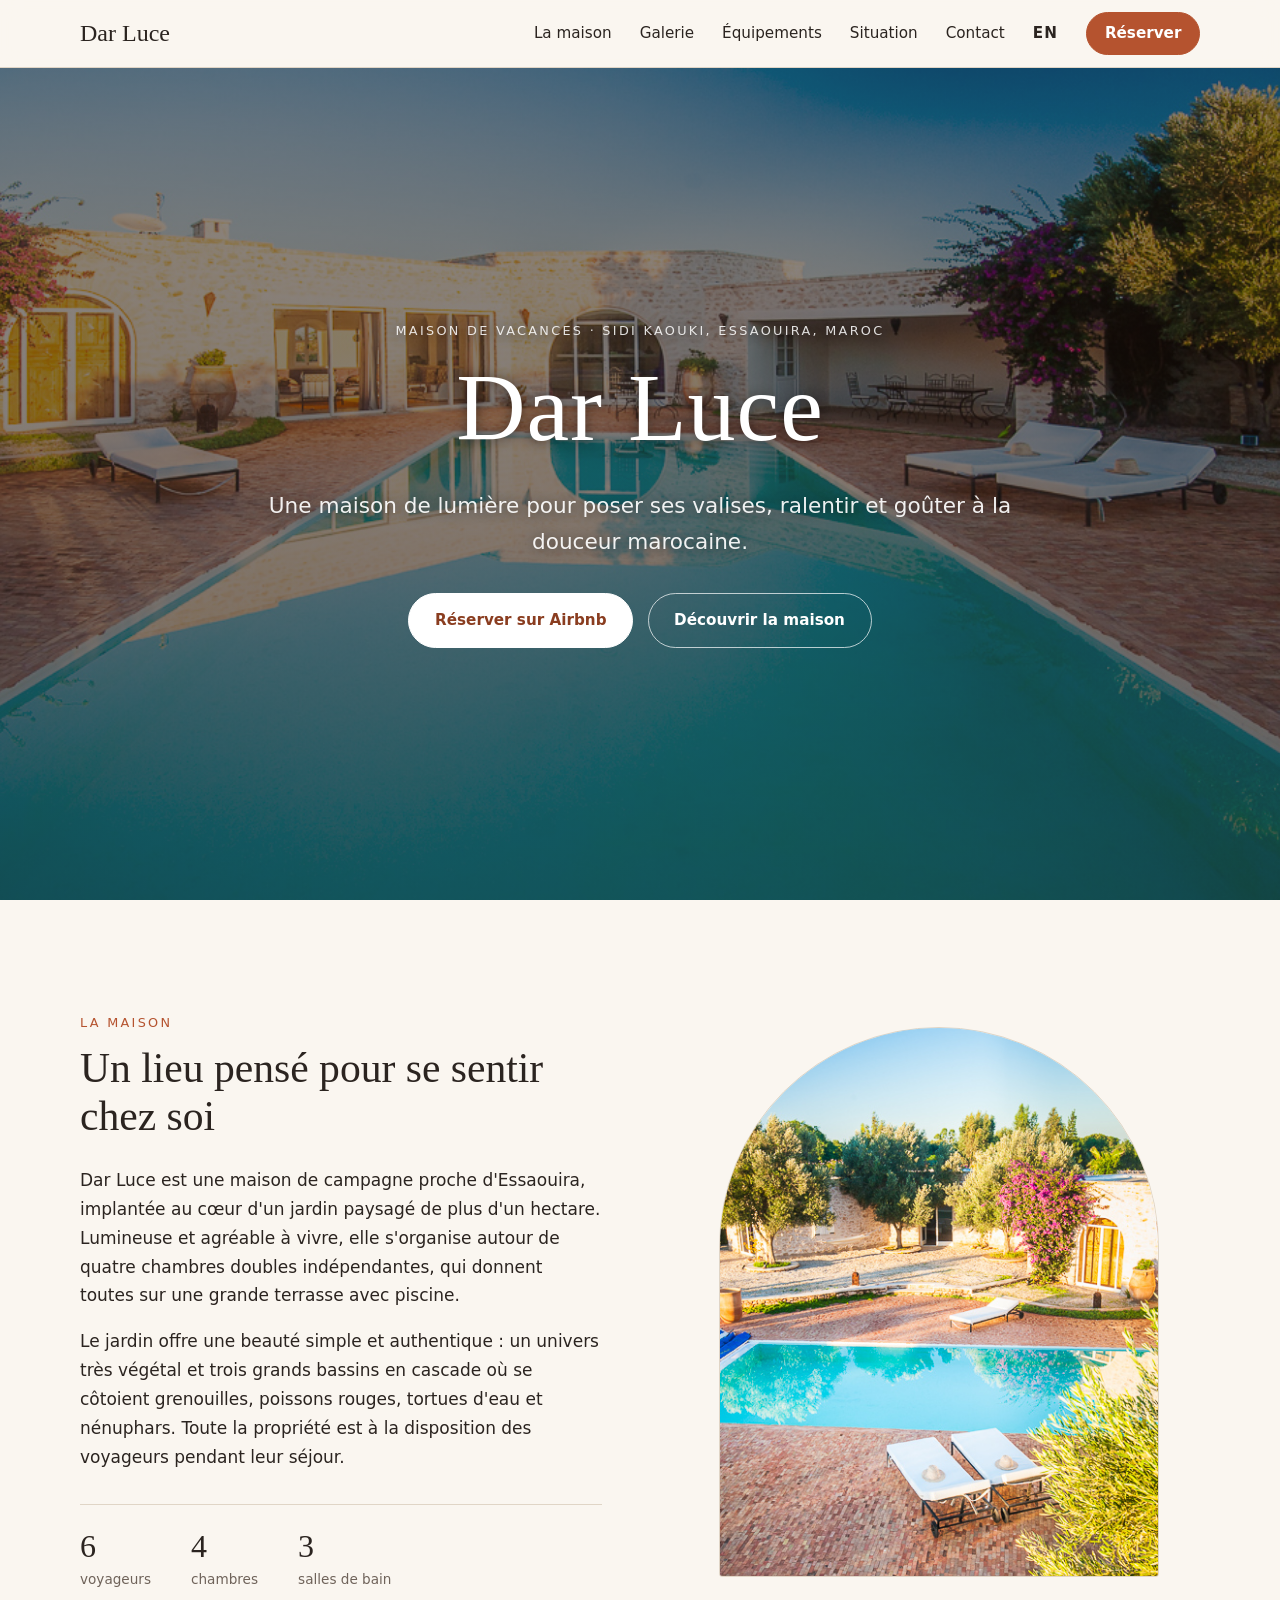
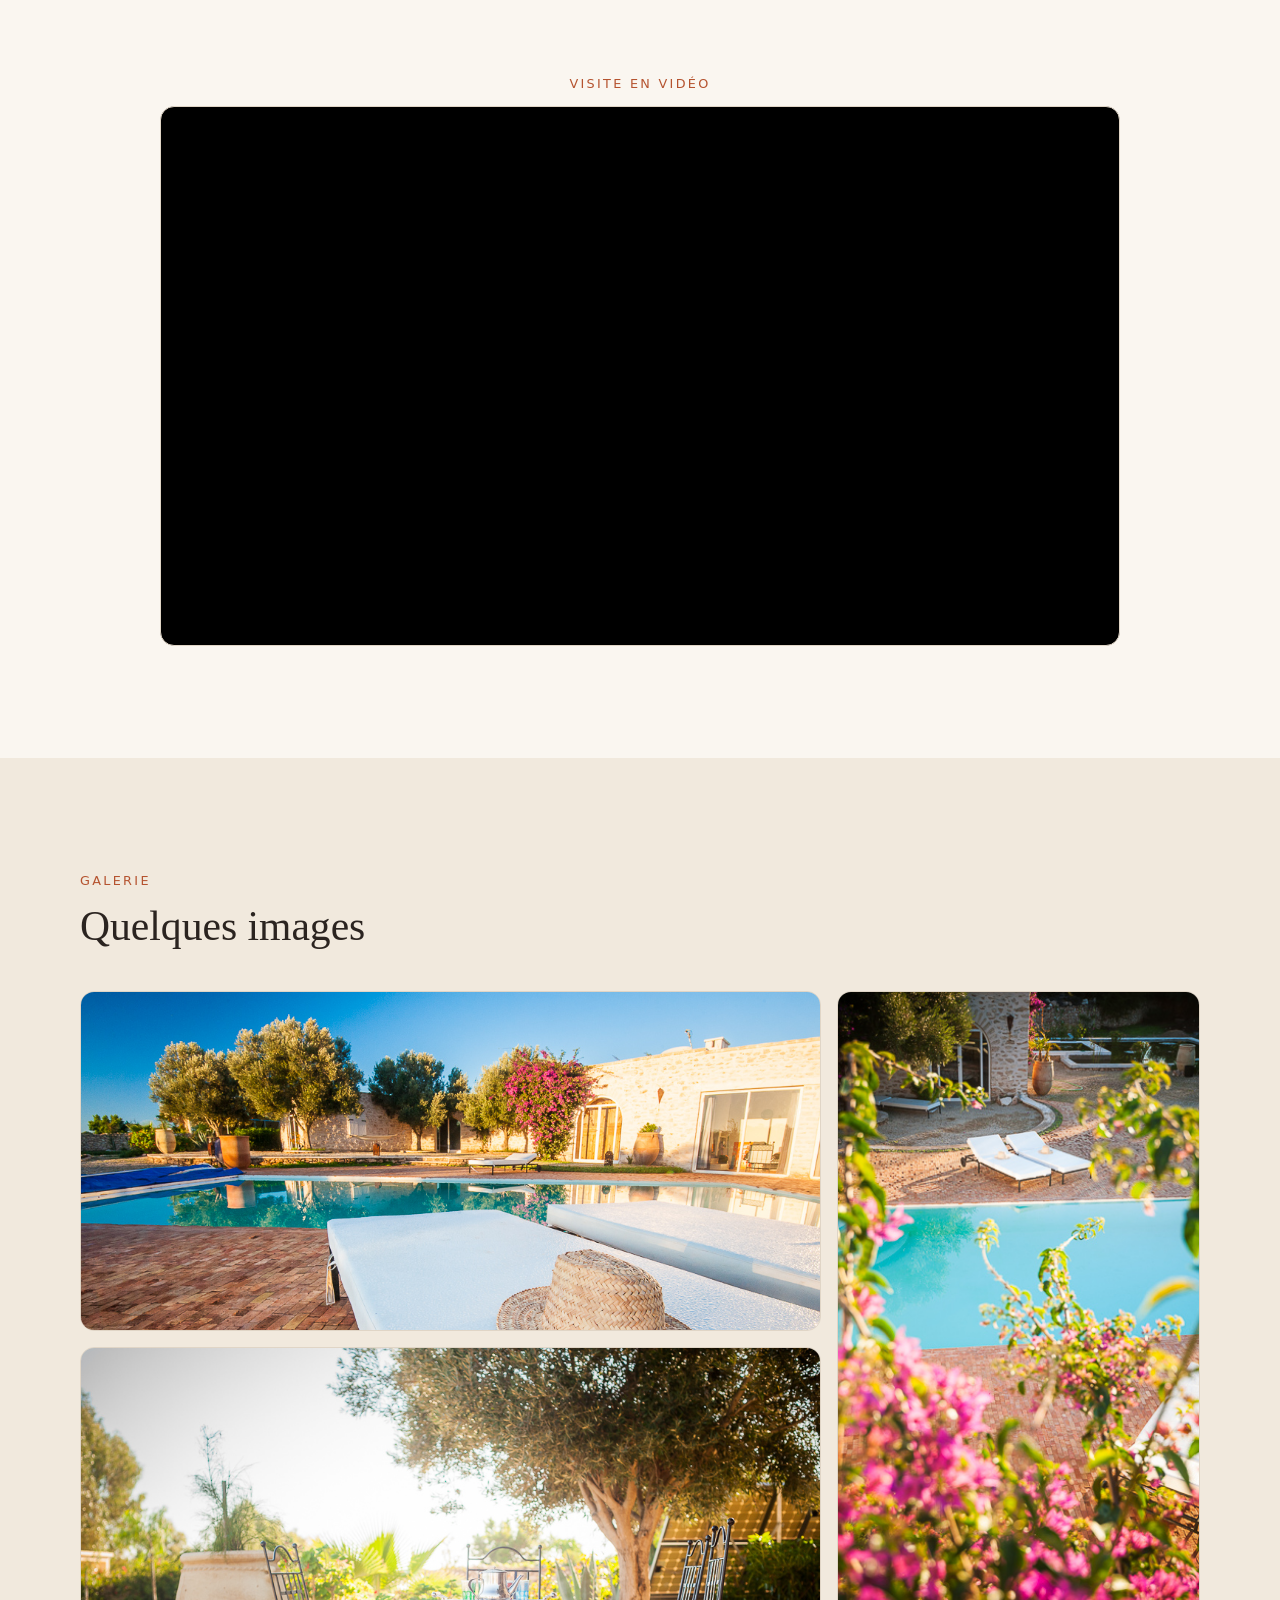
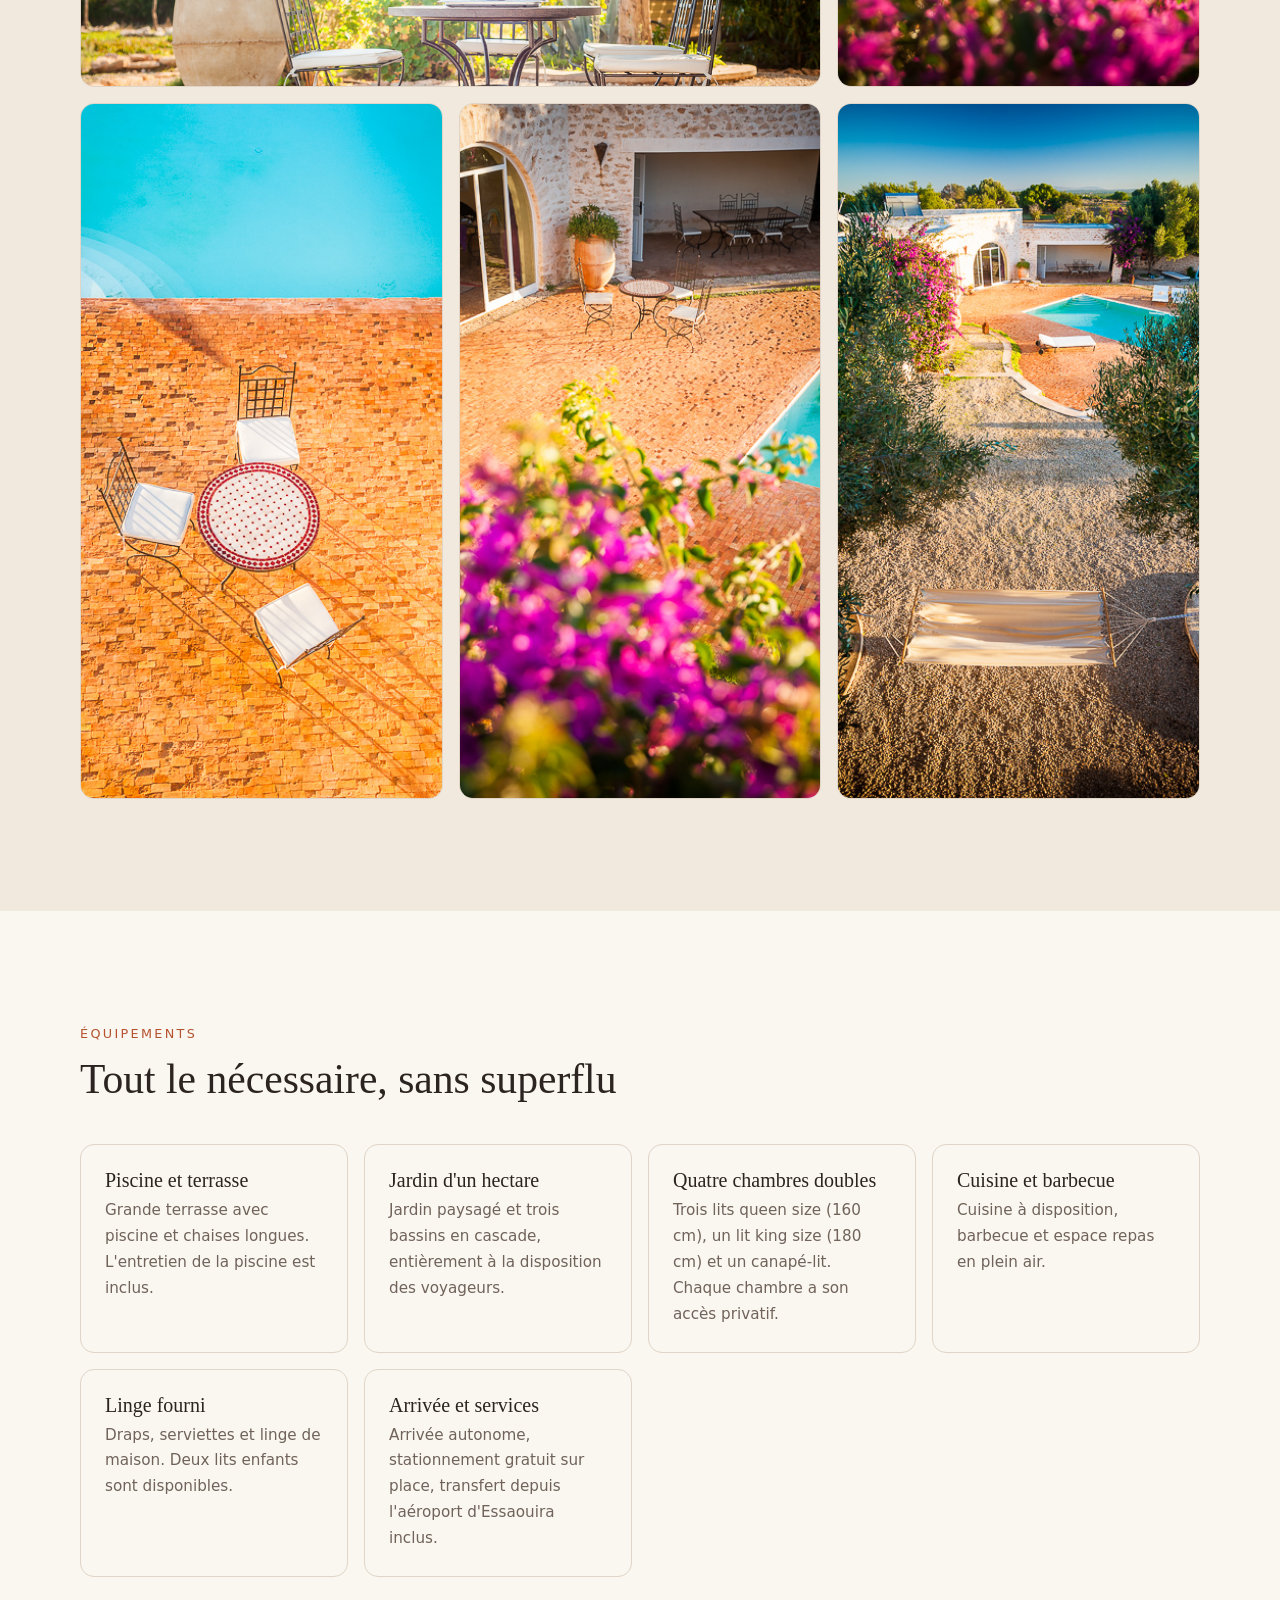
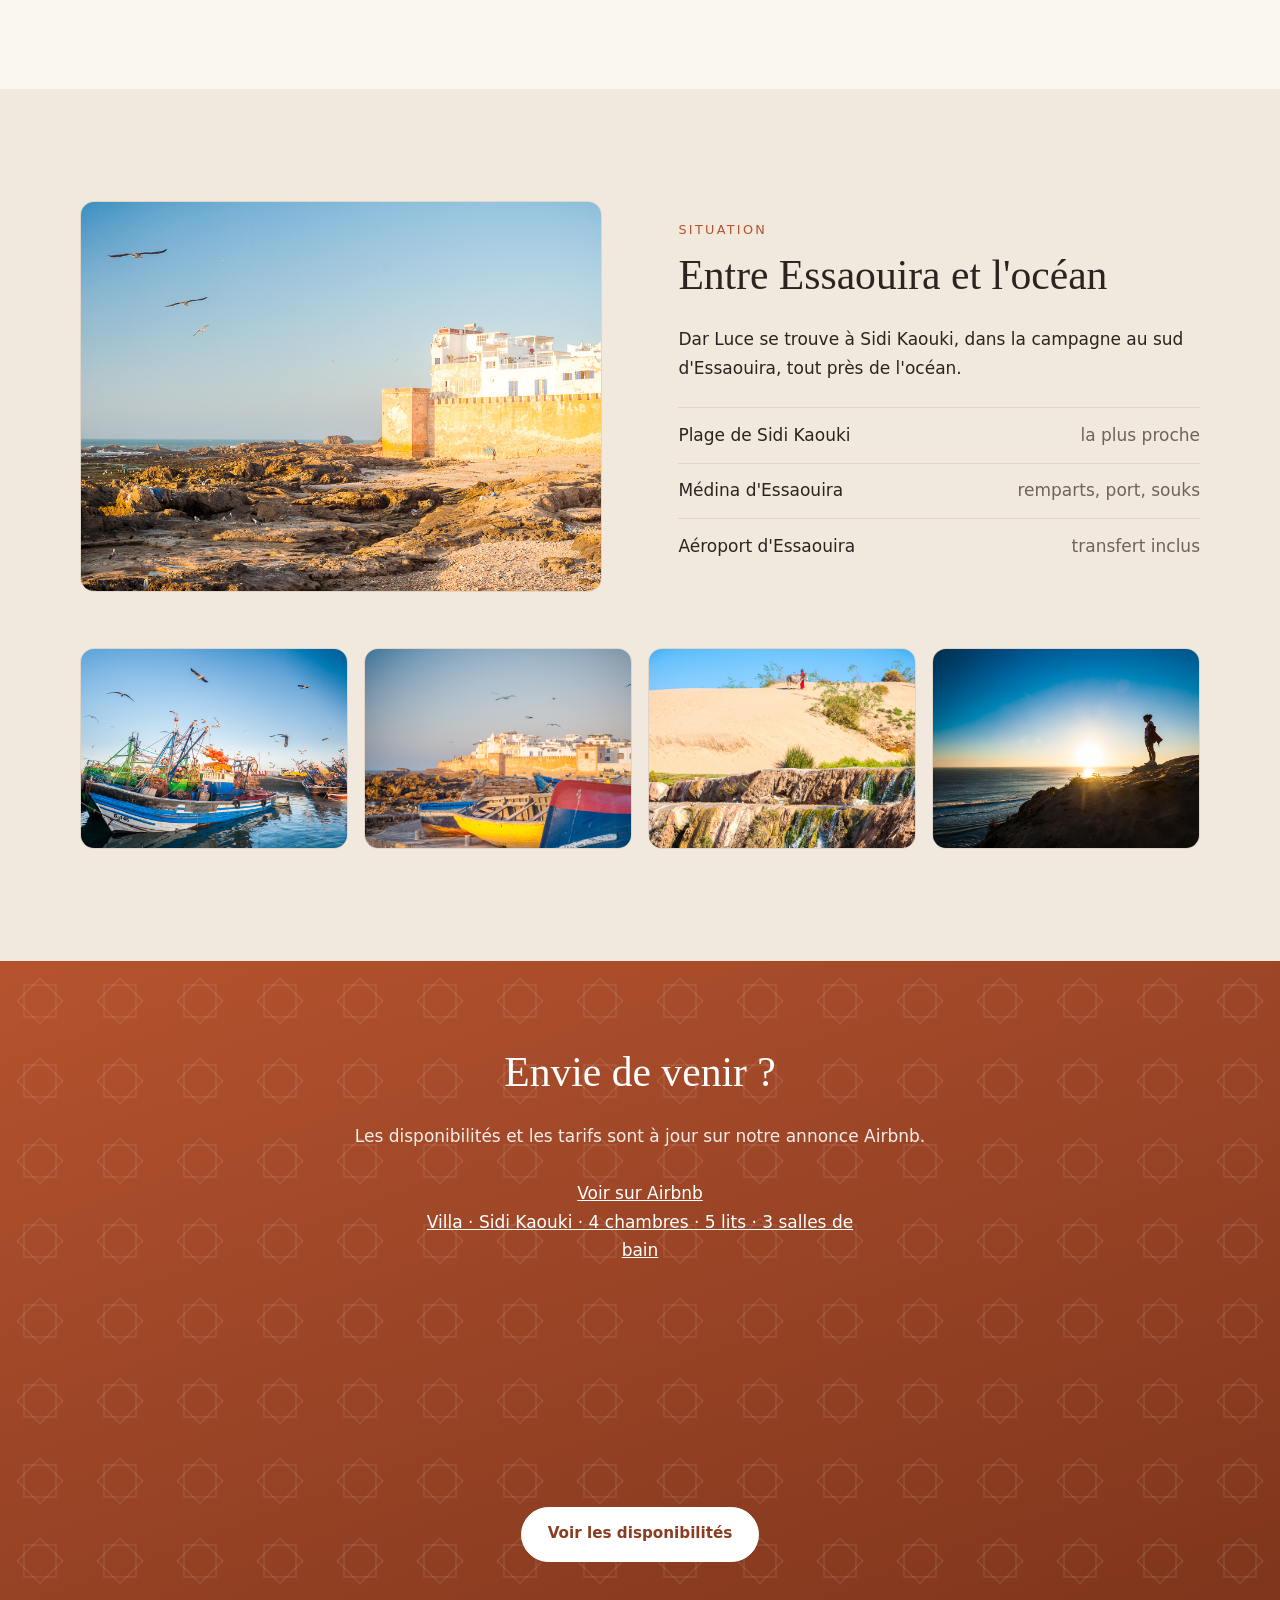
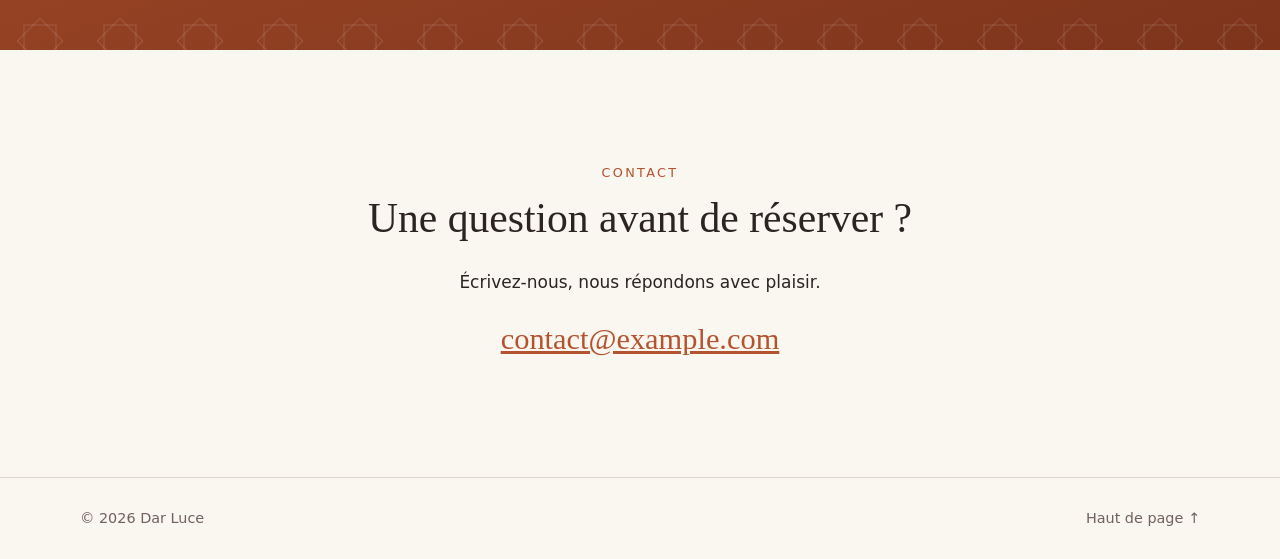
==== commit a98af724: "Fill in content from the Airbnb listing and embed its widget Co-Authored-By: Claude Opus 5.5 <norepl" ====
--- a/index.html
+++ b/index.html
@@ -3,12 +3,11 @@
 <head>
   <meta charset="utf-8">
   <meta name="viewport" content="width=device-width, initial-scale=1">
-  <title>Dar Luce — Maison d'hôtes au Maroc</title>
-  <!-- TODO : adapter la description (ville, atouts) -->
-  <meta name="description" content="Dar Luce, une maison lumineuse avec piscine à louer près d'Essaouira, au Maroc. Découvrez la maison, ses équipements et réservez votre séjour sur Airbnb.">
+  <title>Dar Luce — Maison de vacances à Sidi Kaouki, Maroc</title>
+  <meta name="description" content="Dar Luce, une villa lumineuse de 4 chambres avec piscine à louer à Sidi Kaouki, près d'Essaouira, au Maroc. Découvrez la maison, ses équipements et réservez votre séjour sur Airbnb.">
   <meta name="theme-color" content="#b5532f">
-  <meta property="og:title" content="Dar Luce — Maison d'hôtes au Maroc">
-  <meta property="og:description" content="Une maison lumineuse à louer au Maroc. Réservation sur Airbnb.">
+  <meta property="og:title" content="Dar Luce — Maison de vacances à Sidi Kaouki, Maroc">
+  <meta property="og:description" content="Une villa de 4 chambres avec piscine à Sidi Kaouki, près d'Essaouira. Réservation sur Airbnb.">
   <meta property="og:type" content="website">
   <!-- TODO : ajouter images/partage.jpg (1200×630) puis décommenter
   <meta property="og:image" content="images/partage.jpg"> -->
@@ -34,8 +33,7 @@
         <a href="#situation">Situation</a>
         <a href="#contact">Contact</a>
         <a class="lang" href="en/index.html" lang="en" hreflang="en" aria-label="English version">EN</a>
-        <!-- TODO : remplacer par le lien de l'annonce Airbnb -->
-        <a class="btn btn-small" href="https://www.airbnb.fr/" target="_blank" rel="noopener">Réserver</a>
+        <a class="btn btn-small" href="https://www.airbnb.fr/rooms/1055538272395774971" target="_blank" rel="noopener">Réserver</a>
       </nav>
     </div>
   </header>
@@ -43,12 +41,11 @@
   <main>
     <section id="accueil" class="hero">
       <div class="container hero-content">
-        <!-- TODO : confirmer la localisation -->
-        <p class="eyebrow">Maison d'hôtes · Région d'Essaouira, Maroc</p>
+        <p class="eyebrow">Maison de vacances · Sidi Kaouki, Essaouira, Maroc</p>
         <h1>Dar Luce</h1>
         <p class="hero-lead">Une maison de lumière pour poser ses valises, ralentir et goûter à la douceur marocaine.</p>
         <div class="hero-actions">
-          <a class="btn" href="https://www.airbnb.fr/" target="_blank" rel="noopener">Réserver sur Airbnb</a>
+          <a class="btn" href="https://www.airbnb.fr/rooms/1055538272395774971" target="_blank" rel="noopener">Réserver sur Airbnb</a>
           <a class="btn btn-ghost" href="#maison">Découvrir la maison</a>
         </div>
       </div>
@@ -59,14 +56,12 @@
         <div class="reveal">
           <p class="eyebrow">La maison</p>
           <h2>Un lieu pensé pour se sentir chez soi</h2>
-          <!-- TODO : texte de présentation -->
-          <p>[Texte de présentation à compléter : l'histoire de la maison, son ambiance, ce qui la rend unique — le patio, la terrasse, la lumière du matin…]</p>
-          <p>[Second paragraphe : à qui s'adresse la maison, comment se déroule l'accueil, ce que les voyageurs y apprécient.]</p>
-          <!-- TODO : chiffres réels -->
+          <p>Dar Luce est une maison de campagne proche d'Essaouira, implantée au cœur d'un jardin paysagé de plus d'un hectare. Lumineuse et agréable à vivre, elle s'organise autour de quatre chambres doubles indépendantes, qui donnent toutes sur une grande terrasse avec piscine.</p>
+          <p>Le jardin offre une beauté simple et authentique : un univers très végétal et trois grands bassins en cascade où se côtoient grenouilles, poissons rouges, tortues d'eau et nénuphars. Toute la propriété est à la disposition des voyageurs pendant leur séjour.</p>
           <ul class="facts">
-            <li><strong>[X]</strong><span>voyageurs</span></li>
-            <li><strong>[X]</strong><span>chambres</span></li>
-            <li><strong>[X]</strong><span>salles de bain</span></li>
+            <li><strong>6</strong><span>voyageurs</span></li>
+            <li><strong>4</strong><span>chambres</span></li>
+            <li><strong>3</strong><span>salles de bain</span></li>
           </ul>
         </div>
         <figure class="photo photo-arch reveal"><img src="images/O_15-10-31_MAROC019.jpg" alt="La piscine et la maison en pierre vues du jardin" width="452" height="680"></figure>
@@ -102,14 +97,13 @@
           <p class="eyebrow">Équipements</p>
           <h2>Tout le nécessaire, sans superflu</h2>
         </div>
-        <!-- TODO : ajuster la liste aux équipements réels -->
         <ul class="features">
-          <li class="reveal"><h3>Wifi</h3><p>[Débit, télétravail possible…]</p></li>
-          <li class="reveal"><h3>Cuisine équipée</h3><p>[Plaques, four, réfrigérateur, vaisselle…]</p></li>
-          <li class="reveal"><h3>Climatisation</h3><p>[Pièces concernées, chauffage en hiver…]</p></li>
-          <li class="reveal"><h3>Piscine et terrasse</h3><p>[Dimensions, transats, salon extérieur…]</p></li>
-          <li class="reveal"><h3>Linge fourni</h3><p>[Draps, serviettes, produits d'accueil…]</p></li>
-          <li class="reveal"><h3>Accueil</h3><p>[Arrivée, remise des clés, conseils sur place…]</p></li>
+          <li class="reveal"><h3>Piscine et terrasse</h3><p>Grande terrasse avec piscine et chaises longues. L'entretien de la piscine est inclus.</p></li>
+          <li class="reveal"><h3>Jardin d'un hectare</h3><p>Jardin paysagé et trois bassins en cascade, entièrement à la disposition des voyageurs.</p></li>
+          <li class="reveal"><h3>Quatre chambres doubles</h3><p>Trois lits queen size (160 cm), un lit king size (180 cm) et un canapé-lit. Chaque chambre a son accès privatif.</p></li>
+          <li class="reveal"><h3>Cuisine et barbecue</h3><p>Cuisine à disposition, barbecue et espace repas en plein air.</p></li>
+          <li class="reveal"><h3>Linge fourni</h3><p>Draps, serviettes et linge de maison. Deux lits enfants sont disponibles.</p></li>
+          <li class="reveal"><h3>Arrivée et services</h3><p>Arrivée autonome, stationnement gratuit sur place, transfert depuis l'aéroport d'Essaouira inclus.</p></li>
         </ul>
       </div>
     </section>
@@ -120,12 +114,11 @@
         <div class="reveal">
           <p class="eyebrow">Situation</p>
           <h2>Entre Essaouira et l'océan</h2>
-          <!-- TODO : description du quartier et distances réelles -->
-          <p>[Description des environs à compléter : campagne, plages, accès à Essaouira.]</p>
+          <p>Dar Luce se trouve à Sidi Kaouki, dans la campagne au sud d'Essaouira, tout près de l'océan.</p>
           <ul class="distances">
-            <li><span>Médina d'Essaouira</span><span>[X] min en voiture</span></li>
-            <li><span>Plage</span><span>[X] min</span></li>
-            <li><span>[Aéroport]</span><span>[X] min en voiture</span></li>
+            <li><span>Plage de Sidi Kaouki</span><span>la plus proche</span></li>
+            <li><span>Médina d'Essaouira</span><span>remparts, port, souks</span></li>
+            <li><span>Aéroport d'Essaouira</span><span>transfert inclus</span></li>
           </ul>
         </div>
       </div>
@@ -141,7 +134,12 @@
       <div class="container reveal">
         <h2>Envie de venir ?</h2>
         <p>Les disponibilités et les tarifs sont à jour sur notre annonce Airbnb.</p>
-        <a class="btn btn-light" href="https://www.airbnb.fr/" target="_blank" rel="noopener">Voir les disponibilités</a>
+        <div class="airbnb-embed-frame" data-id="1055538272395774971" data-view="home" data-hide-price="true">
+          <a href="https://www.airbnb.fr/rooms/1055538272395774971?source=embed_widget">Voir sur Airbnb</a>
+          <a href="https://www.airbnb.fr/rooms/1055538272395774971?source=embed_widget" rel="nofollow">Villa · Sidi Kaouki · 4 chambres · 5 lits · 3 salles de bain</a>
+          <script async src="https://www.airbnb.fr/embeddable/airbnb_jssdk"></script>
+        </div>
+        <a class="btn btn-light" href="https://www.airbnb.fr/rooms/1055538272395774971" target="_blank" rel="noopener">Voir les disponibilités</a>
       </div>
     </section>
 
--- a/css/style.css
+++ b/css/style.css
@@ -228,6 +228,9 @@
   background: var(--pattern), linear-gradient(160deg, #b5532f, #7c341b);
 }
 .cta p { color: rgba(255, 255, 255, 0.9); margin-bottom: 1.75rem; }
+.airbnb-embed-frame { width: min(450px, 100%); min-height: 300px; margin: 0 auto 1.75rem; }
+.airbnb-embed-frame a { color: #fff; display: block; }
+.airbnb-embed-frame iframe { border-radius: var(--radius); }
 
 /* ---------- Contact et pied de page ---------- */
 .contact-link { font-family: var(--serif); font-size: clamp(1.3rem, 4vw, 1.9rem); overflow-wrap: anywhere; }
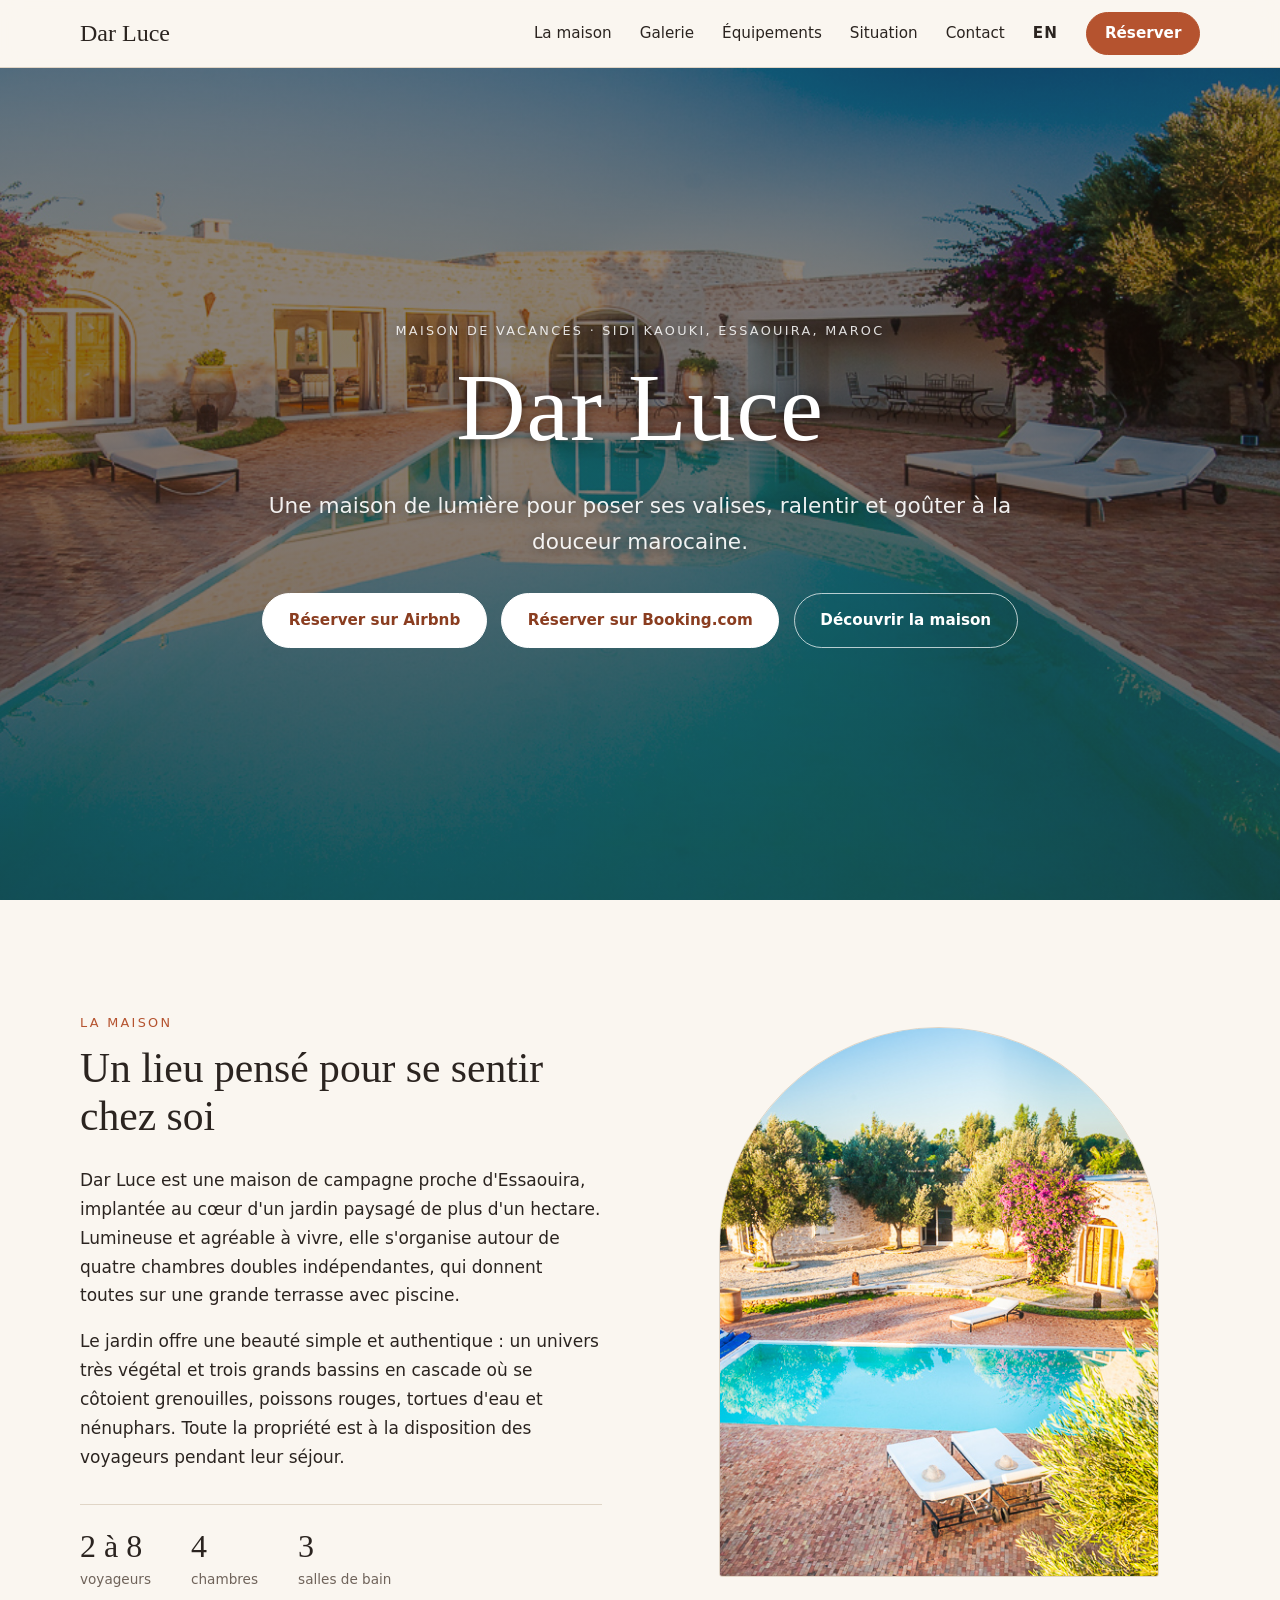
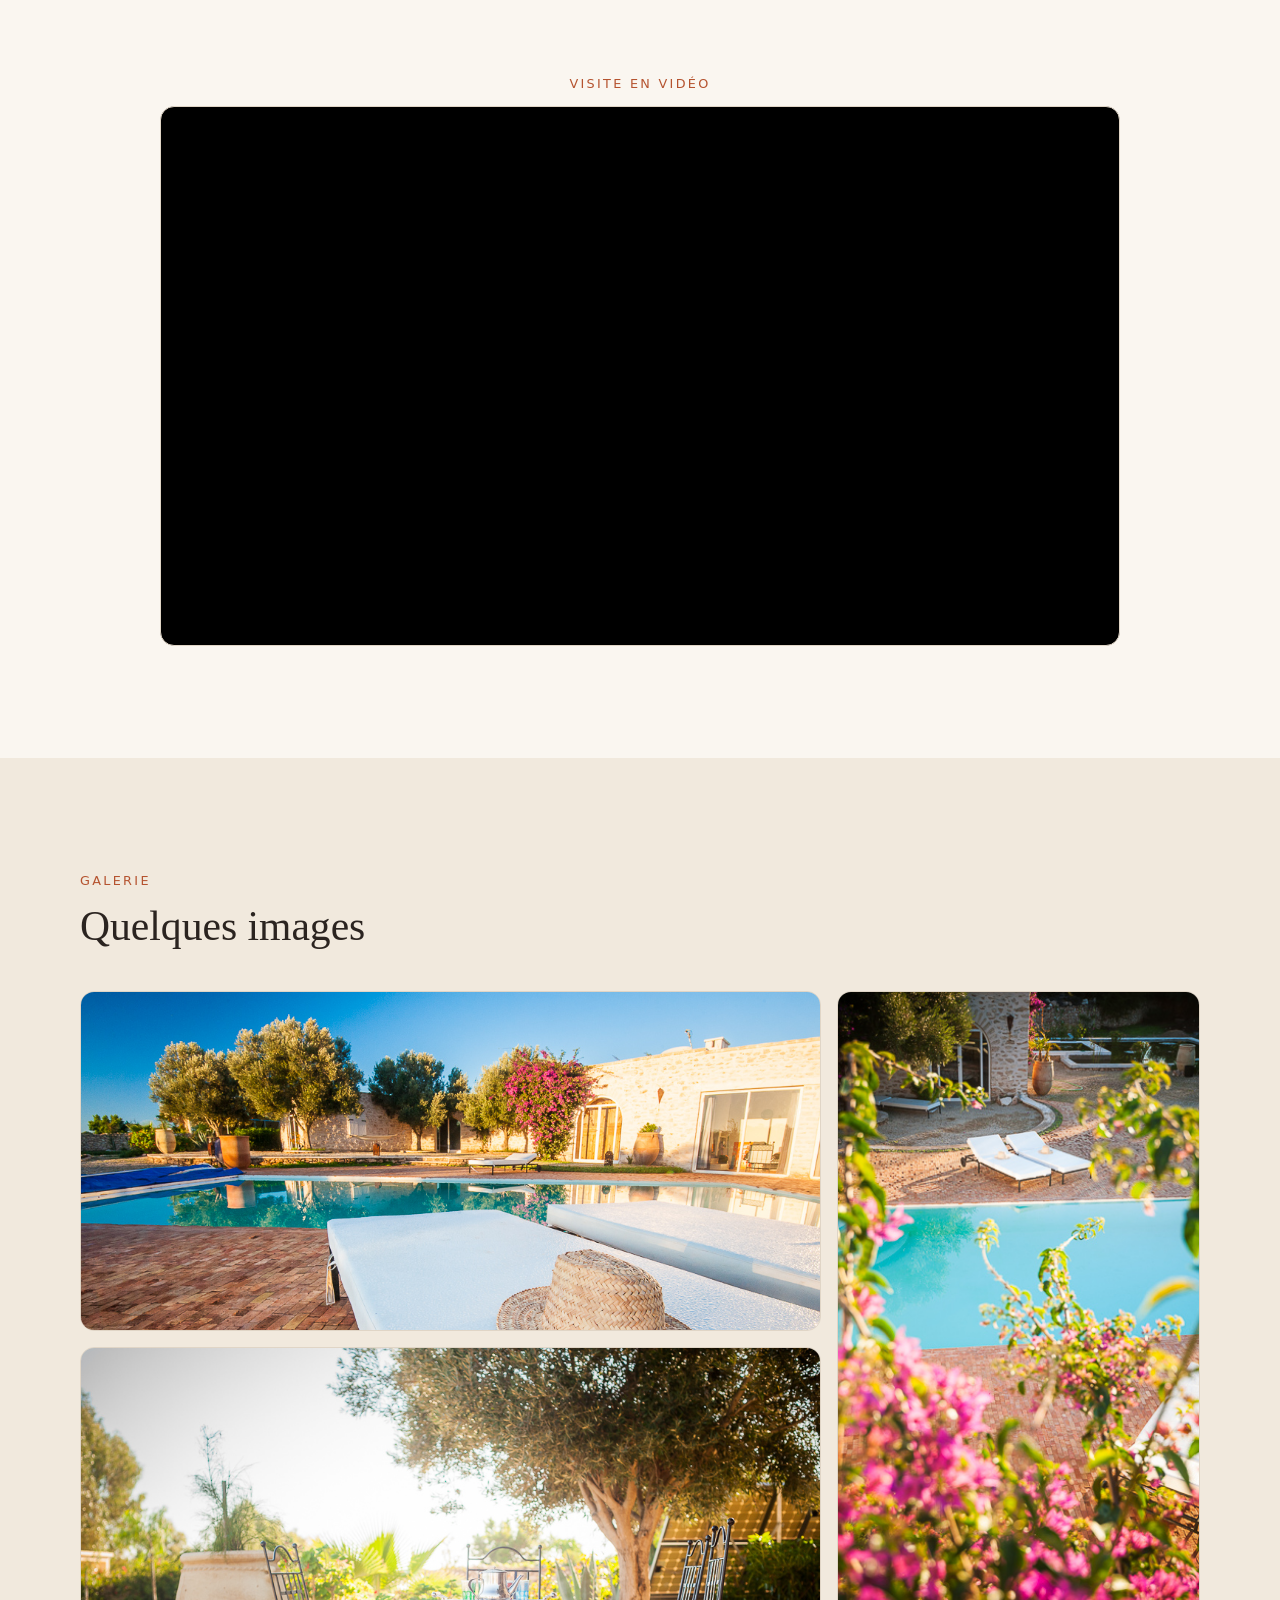
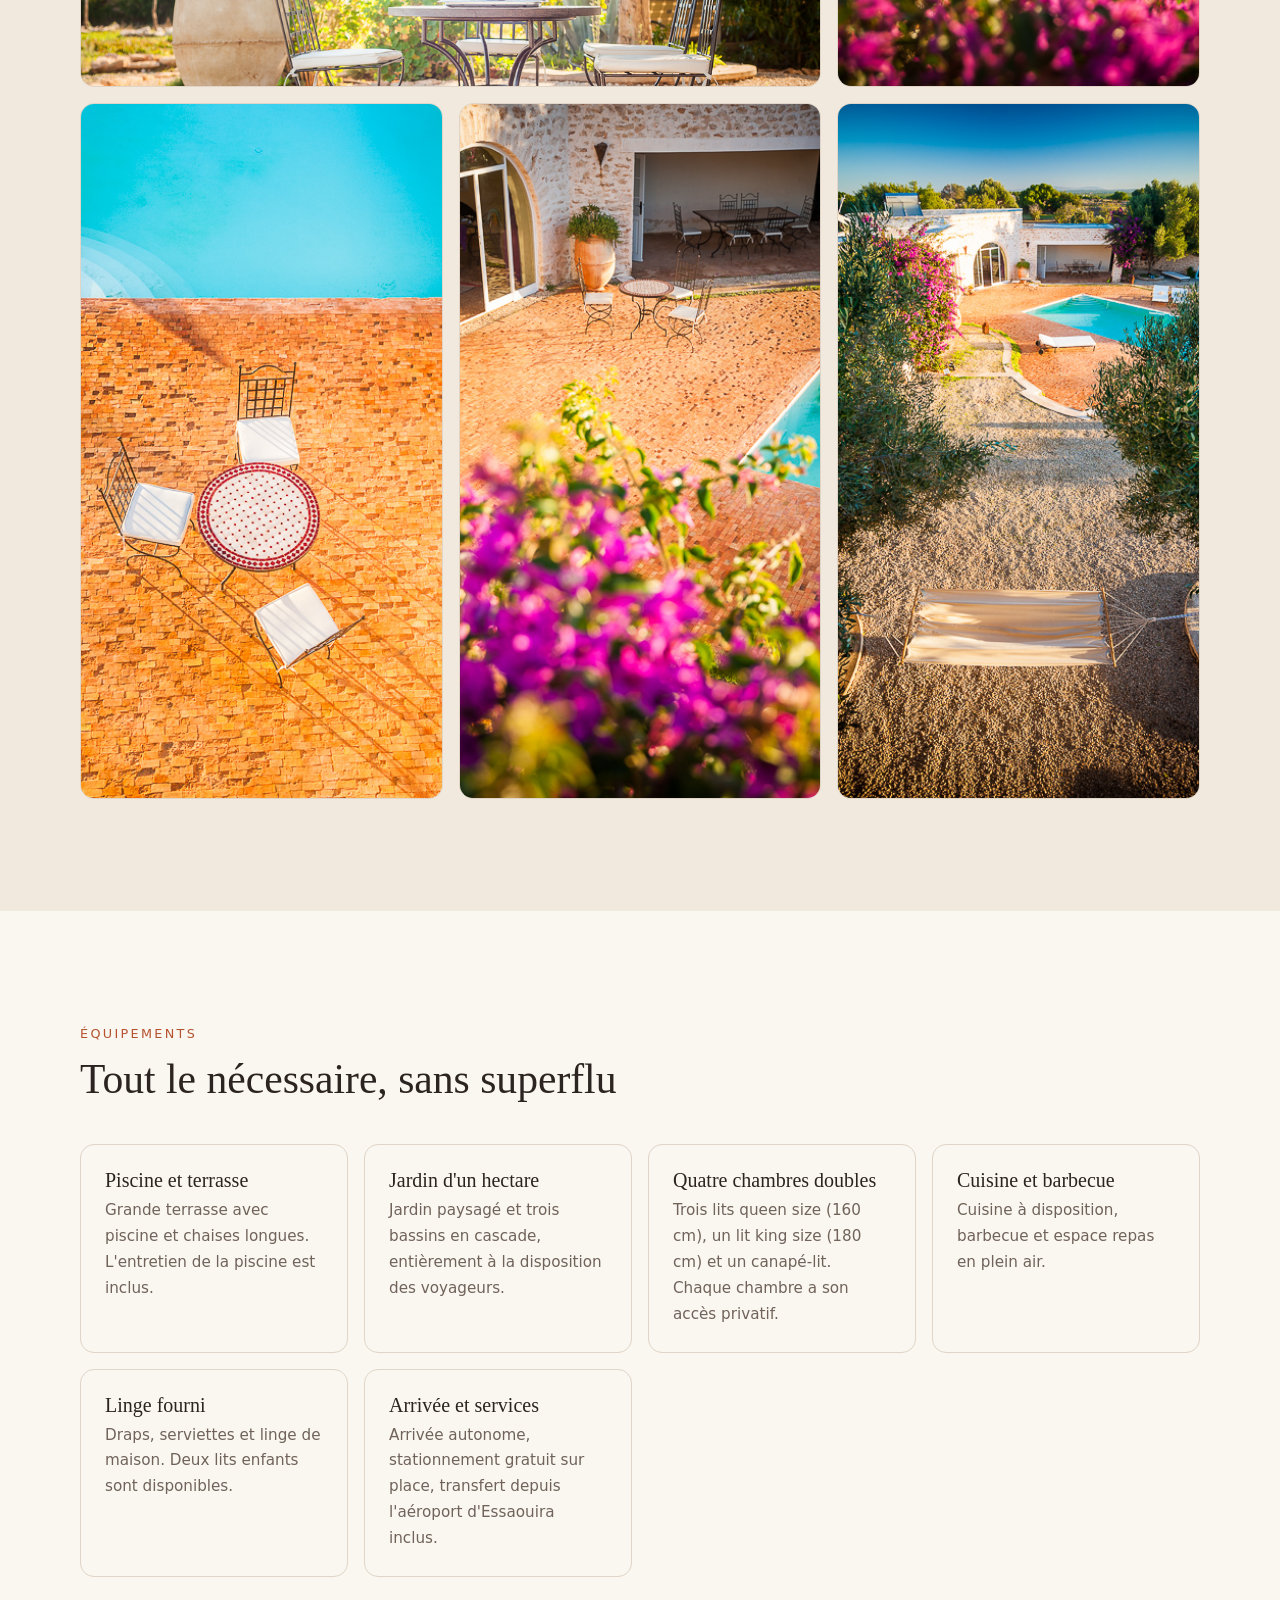
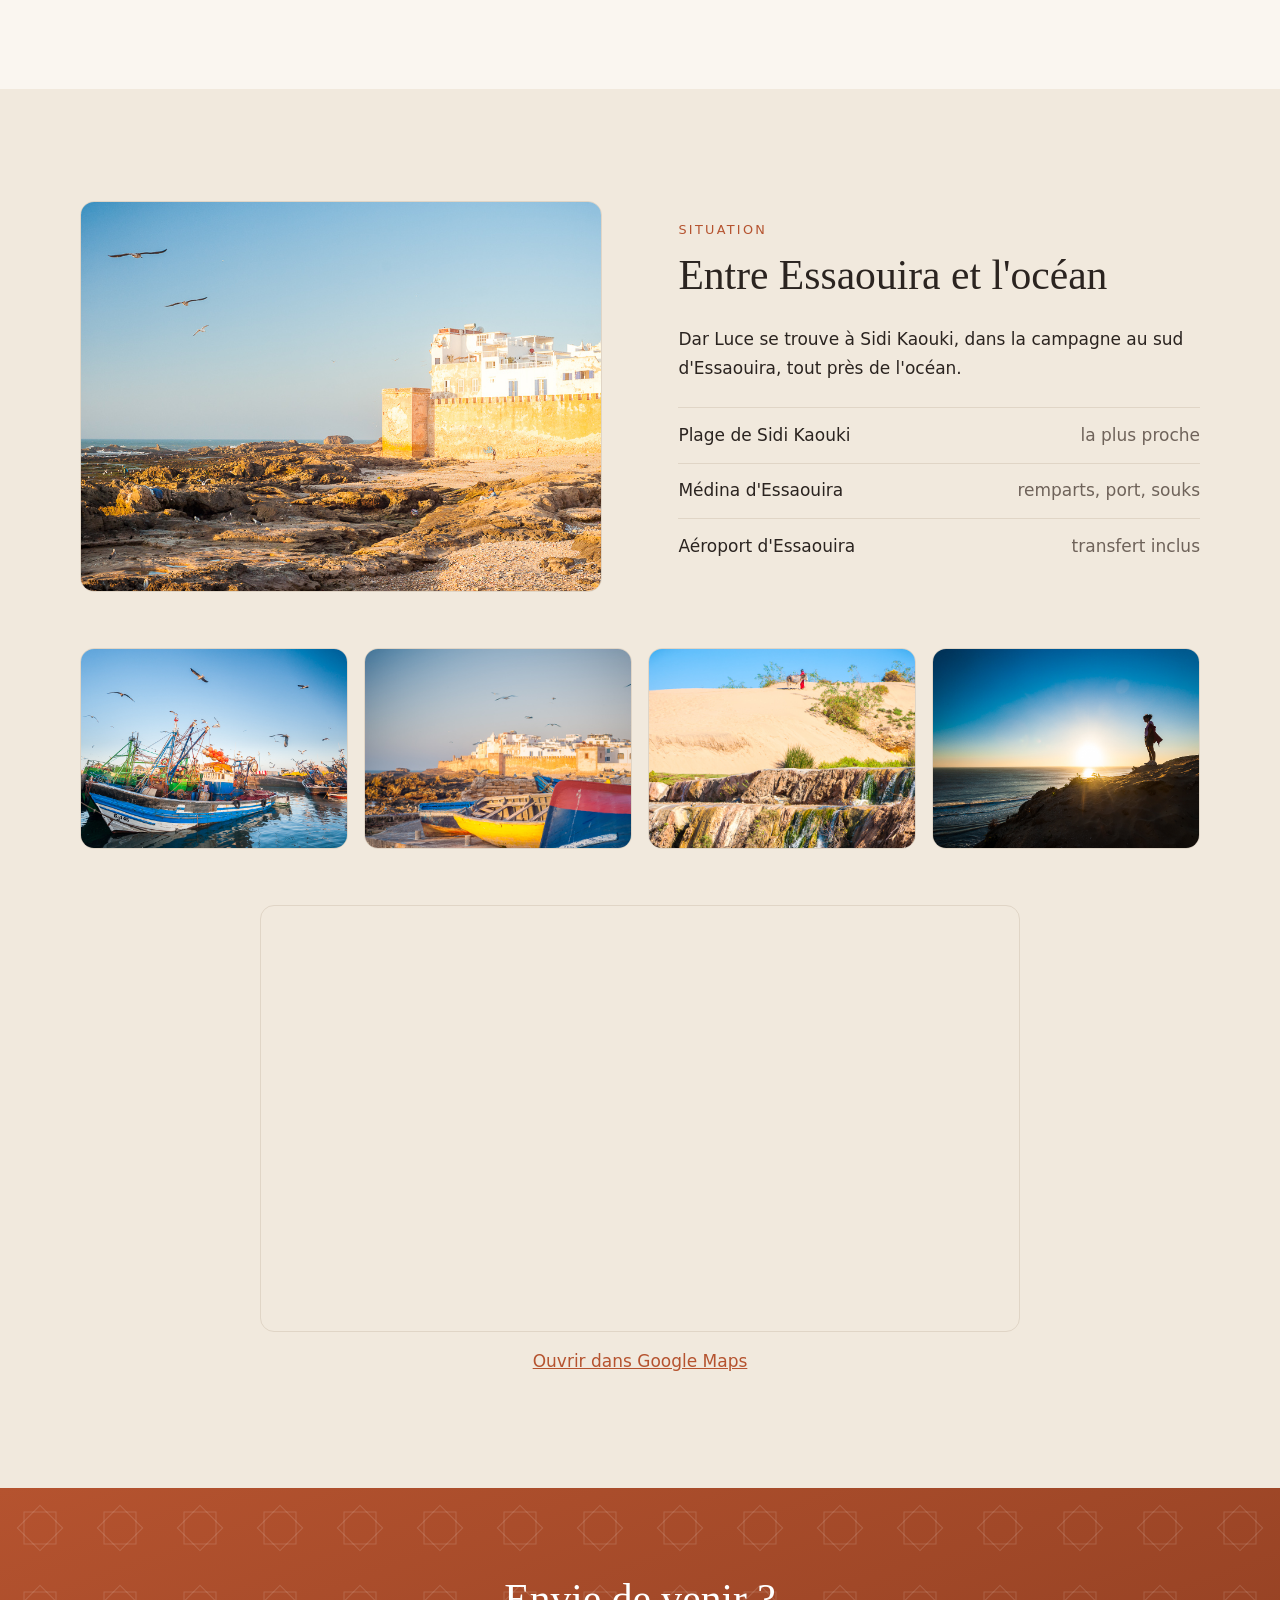
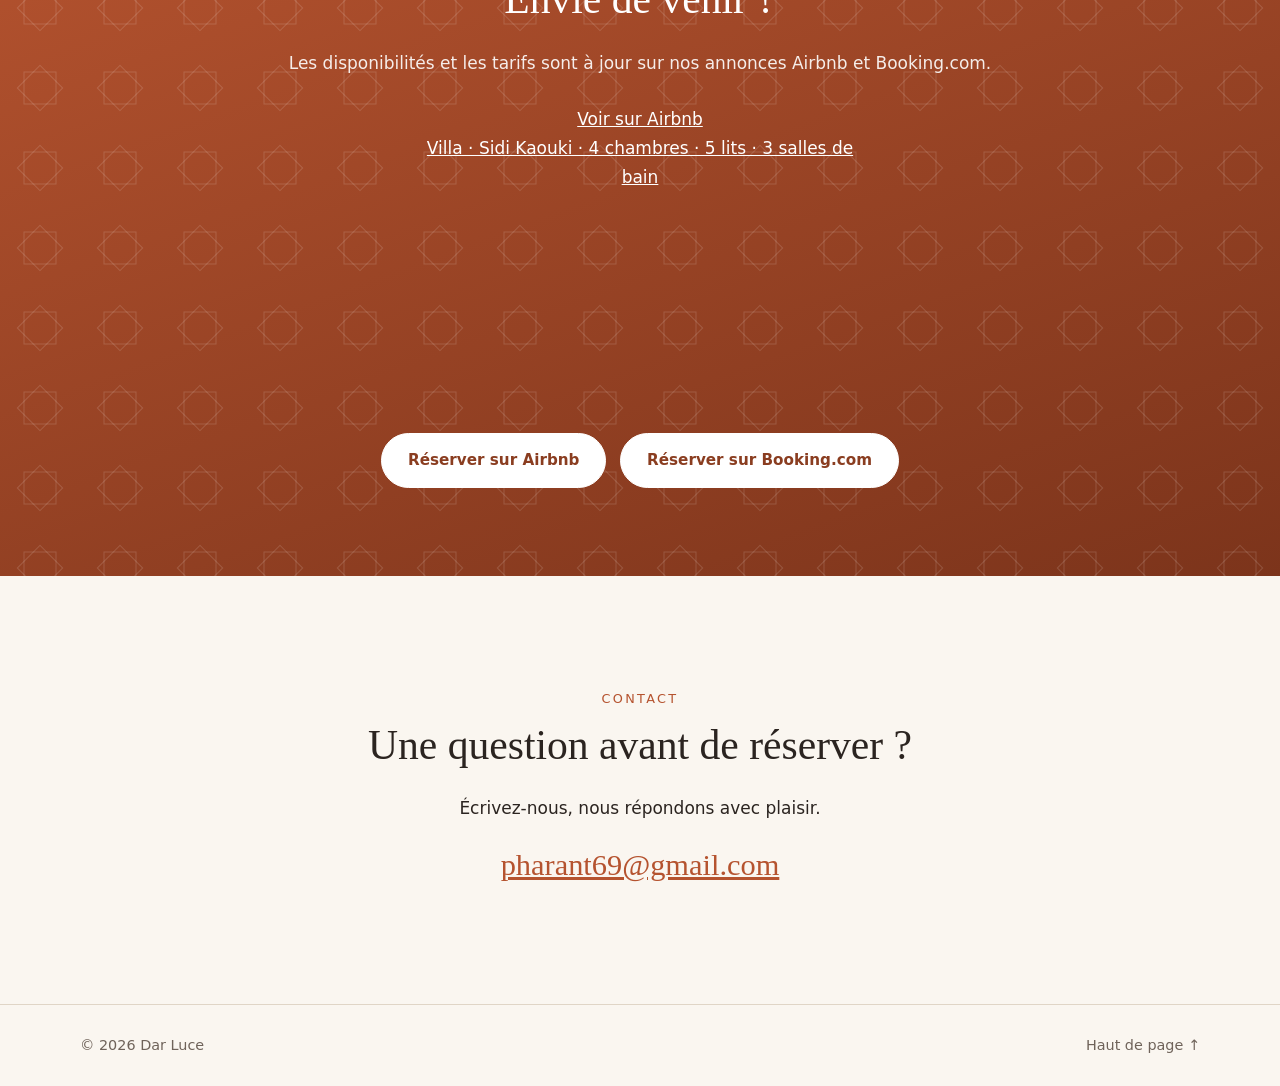
==== commit 38d7162a: "Add Booking.com links, contact e-mail, guest range and a location map - Offer Booking.com next to Ai" ====
--- a/index.html
+++ b/index.html
@@ -4,10 +4,10 @@
   <meta charset="utf-8">
   <meta name="viewport" content="width=device-width, initial-scale=1">
   <title>Dar Luce — Maison de vacances à Sidi Kaouki, Maroc</title>
-  <meta name="description" content="Dar Luce, une villa lumineuse de 4 chambres avec piscine à louer à Sidi Kaouki, près d'Essaouira, au Maroc. Découvrez la maison, ses équipements et réservez votre séjour sur Airbnb.">
+  <meta name="description" content="Dar Luce, une villa lumineuse de 4 chambres avec piscine à louer à Sidi Kaouki, près d'Essaouira, au Maroc. Découvrez la maison, ses équipements et réservez votre séjour sur Airbnb ou Booking.com.">
   <meta name="theme-color" content="#b5532f">
   <meta property="og:title" content="Dar Luce — Maison de vacances à Sidi Kaouki, Maroc">
-  <meta property="og:description" content="Une villa de 4 chambres avec piscine à Sidi Kaouki, près d'Essaouira. Réservation sur Airbnb.">
+  <meta property="og:description" content="Une villa de 4 chambres avec piscine à Sidi Kaouki, près d'Essaouira. Réservation sur Airbnb ou Booking.com.">
   <meta property="og:type" content="website">
   <!-- TODO : ajouter images/partage.jpg (1200×630) puis décommenter
   <meta property="og:image" content="images/partage.jpg"> -->
@@ -33,7 +33,7 @@
         <a href="#situation">Situation</a>
         <a href="#contact">Contact</a>
         <a class="lang" href="en/index.html" lang="en" hreflang="en" aria-label="English version">EN</a>
-        <a class="btn btn-small" href="https://www.airbnb.fr/rooms/1055538272395774971" target="_blank" rel="noopener">Réserver</a>
+        <a class="btn btn-small" href="#reserver">Réserver</a>
       </nav>
     </div>
   </header>
@@ -46,6 +46,7 @@
         <p class="hero-lead">Une maison de lumière pour poser ses valises, ralentir et goûter à la douceur marocaine.</p>
         <div class="hero-actions">
           <a class="btn" href="https://www.airbnb.fr/rooms/1055538272395774971" target="_blank" rel="noopener">Réserver sur Airbnb</a>
+          <a class="btn" href="https://www.booking.com/Share-Bm2w2zM" target="_blank" rel="noopener">Réserver sur Booking.com</a>
           <a class="btn btn-ghost" href="#maison">Découvrir la maison</a>
         </div>
       </div>
@@ -59,7 +60,7 @@
           <p>Dar Luce est une maison de campagne proche d'Essaouira, implantée au cœur d'un jardin paysagé de plus d'un hectare. Lumineuse et agréable à vivre, elle s'organise autour de quatre chambres doubles indépendantes, qui donnent toutes sur une grande terrasse avec piscine.</p>
           <p>Le jardin offre une beauté simple et authentique : un univers très végétal et trois grands bassins en cascade où se côtoient grenouilles, poissons rouges, tortues d'eau et nénuphars. Toute la propriété est à la disposition des voyageurs pendant leur séjour.</p>
           <ul class="facts">
-            <li><strong>6</strong><span>voyageurs</span></li>
+            <li><strong>2 à 8</strong><span>voyageurs</span></li>
             <li><strong>4</strong><span>chambres</span></li>
             <li><strong>3</strong><span>salles de bain</span></li>
           </ul>
@@ -128,18 +129,43 @@
         <figure class="photo reveal"><img src="images/O_15-10-31_MAROC035.jpg" alt="Dunes et petite cascade dans l'arrière-pays" width="680" height="680" loading="lazy"></figure>
         <figure class="photo reveal"><img src="images/O_15-10-31_MAROC013.jpg" alt="Coucher de soleil sur l'océan depuis les dunes" width="1000" height="665" loading="lazy"></figure>
       </div>
+      <div class="container map reveal">
+        <div class="map-frame">
+          <iframe src="https://www.google.com/maps?q=31.400874,-9.708119&amp;z=11&amp;hl=fr&amp;output=embed" title="Carte : emplacement de Dar Luce" loading="lazy" referrerpolicy="no-referrer-when-downgrade" allowfullscreen></iframe>
+        </div>
+        <a href="https://maps.app.goo.gl/hHBwKJx5XQZcTk6D9" target="_blank" rel="noopener">Ouvrir dans Google Maps</a>
+      </div>
     </section>
 
-    <section class="cta">
+    <section id="disponibilites" class="section" data-availability data-remote="https://raw.githubusercontent.com/harantol/dar_luce/main/data/availability.json" data-src="data/availability.json" hidden>
+      <div class="container center">
+        <p class="eyebrow">Disponibilités</p>
+        <h2>Quand venir ?</h2>
+        <div class="cal">
+          <div class="cal-nav">
+            <button class="cal-prev" type="button" aria-label="Mois précédents">←</button>
+            <button class="cal-next" type="button" aria-label="Mois suivants">→</button>
+          </div>
+          <div class="cal-months" aria-live="polite"></div>
+          <p class="cal-legend"><span class="cal-key free"></span>Disponible <span class="cal-key booked"></span>Indisponible</p>
+          <p class="cal-note">Calendrier indicatif, synchronisé plusieurs fois par jour avec nos calendriers de réservation.</p>
+        </div>
+      </div>
+    </section>
+
+    <section id="reserver" class="cta">
       <div class="container reveal">
         <h2>Envie de venir ?</h2>
-        <p>Les disponibilités et les tarifs sont à jour sur notre annonce Airbnb.</p>
+        <p>Les disponibilités et les tarifs sont à jour sur nos annonces Airbnb et Booking.com.</p>
         <div class="airbnb-embed-frame" data-id="1055538272395774971" data-view="home" data-hide-price="true">
           <a href="https://www.airbnb.fr/rooms/1055538272395774971?source=embed_widget">Voir sur Airbnb</a>
           <a href="https://www.airbnb.fr/rooms/1055538272395774971?source=embed_widget" rel="nofollow">Villa · Sidi Kaouki · 4 chambres · 5 lits · 3 salles de bain</a>
           <script async src="https://www.airbnb.fr/embeddable/airbnb_jssdk"></script>
         </div>
-        <a class="btn btn-light" href="https://www.airbnb.fr/rooms/1055538272395774971" target="_blank" rel="noopener">Voir les disponibilités</a>
+        <div class="cta-actions">
+          <a class="btn btn-light" href="https://www.airbnb.fr/rooms/1055538272395774971" target="_blank" rel="noopener">Réserver sur Airbnb</a>
+          <a class="btn btn-light" href="https://www.booking.com/Share-Bm2w2zM" target="_blank" rel="noopener">Réserver sur Booking.com</a>
+        </div>
       </div>
     </section>
 
@@ -148,8 +174,8 @@
         <p class="eyebrow">Contact</p>
         <h2>Une question avant de réserver ?</h2>
         <p>Écrivez-nous, nous répondons avec plaisir.</p>
-        <!-- TODO : adresse e-mail réelle -->
-        <a class="contact-link" href="mailto:contact@example.com">contact@example.com</a>
+        <!-- Adresse découpée pour échapper aux robots ; js/main.js en fait un lien -->
+        <span class="contact-link" data-user="pharant69" data-domain="gmail.com">pharant69 [arobase] gmail.com</span>
       </div>
     </section>
   </main>
@@ -162,5 +188,6 @@
   </footer>
 
   <script src="js/main.js" defer></script>
+  <script src="js/calendar.js" defer></script>
 </body>
 </html>
--- a/css/style.css
+++ b/css/style.css
@@ -161,7 +161,7 @@
 .hero .eyebrow { color: rgba(255, 255, 255, 0.85); }
 .hero h1 { margin-bottom: 0.25em; }
 .hero-lead { font-size: clamp(1.1rem, 2.4vw, 1.35rem); color: rgba(255, 255, 255, 0.92); margin-bottom: 2rem; }
-.hero-actions { display: flex; flex-wrap: wrap; gap: 0.9rem; justify-content: center; }
+.hero-actions, .cta-actions { display: flex; flex-wrap: wrap; gap: 0.9rem; justify-content: center; }
 .hero .btn:not(.btn-ghost) { background: #fff; border-color: #fff; color: #8a3d20; }
 .hero .btn:not(.btn-ghost):hover { background: #f6e9e1; border-color: #f6e9e1; }
 
@@ -210,6 +210,11 @@
 .video-frame { aspect-ratio: 16 / 9; border-radius: var(--radius); overflow: hidden; background: #000; border: 1px solid var(--line); }
 .video-frame iframe { display: block; width: 100%; height: 100%; border: 0; }
 
+/* ---------- Carte ---------- */
+.map { max-width: 760px; margin-top: clamp(2rem, 5vw, 3.5rem); text-align: center; }
+.map-frame { aspect-ratio: 16 / 9; border-radius: var(--radius); overflow: hidden; border: 1px solid var(--line); margin-bottom: 0.9rem; }
+.map-frame iframe { display: block; width: 100%; height: 100%; border: 0; }
+
 /* ---------- Équipements ---------- */
 .features { display: grid; grid-template-columns: repeat(auto-fit, minmax(260px, 1fr)); gap: 1rem; }
 .features li { padding: 1.5rem; border: 1px solid var(--line); border-radius: var(--radius); }
@@ -219,6 +224,35 @@
 .distances { margin-top: 1.5rem; }
 .distances li { display: flex; justify-content: space-between; gap: 1rem; padding: 0.8rem 0; border-top: 1px solid var(--line); }
 .distances li span:last-child { color: var(--muted); white-space: nowrap; }
+
+/* ---------- Disponibilités ---------- */
+.cal { max-width: 720px; margin: 2rem auto 0; }
+.cal-nav { display: flex; justify-content: space-between; margin-bottom: -2.4rem; }
+.cal-nav button {
+  width: 40px; height: 40px;
+  border: 1px solid var(--line); border-radius: 50%;
+  background: var(--bg); color: var(--text);
+  font-size: 1.1rem; cursor: pointer;
+}
+.cal-nav button:hover:not(:disabled) { border-color: var(--accent); color: var(--accent); }
+.cal-nav button:disabled { opacity: 0.35; cursor: default; }
+.cal-months { display: grid; grid-template-columns: 1fr 1fr; gap: 2.5rem; }
+.cal-month h3 { font-size: 1.15rem; text-transform: capitalize; margin-bottom: 1rem; line-height: 40px; }
+.cal-grid { display: grid; grid-template-columns: repeat(7, 1fr); gap: 4px; font-size: 0.9rem; }
+.cal-weekday { color: var(--muted); font-size: 0.75rem; text-transform: uppercase; padding-bottom: 0.3rem; }
+.cal-day { aspect-ratio: 1; display: grid; place-items: center; border-radius: 8px; }
+.cal-day.free { background: var(--bg-alt); }
+.cal-day.booked { color: var(--muted); text-decoration: line-through; opacity: 0.55; }
+.cal-day.past { color: var(--muted); opacity: 0.35; }
+.cal-legend { margin: 1.75rem 0 0.5rem; font-size: 0.9rem; color: var(--muted); }
+.cal-key { display: inline-block; width: 0.9rem; height: 0.9rem; border-radius: 4px; vertical-align: -0.1rem; margin: 0 0.35rem 0 1rem; }
+.cal-key.free { background: var(--bg-alt); border: 1px solid var(--line); margin-left: 0; }
+.cal-key.booked { border: 1px dashed var(--muted); opacity: 0.6; }
+.cal-note { font-size: 0.85rem; color: var(--muted); margin: 0; }
+@media (max-width: 640px) {
+  .cal-months { grid-template-columns: 1fr; }
+  .cal-month + .cal-month { display: none; }
+}
 
 /* ---------- Appel à réserver ---------- */
 .cta {
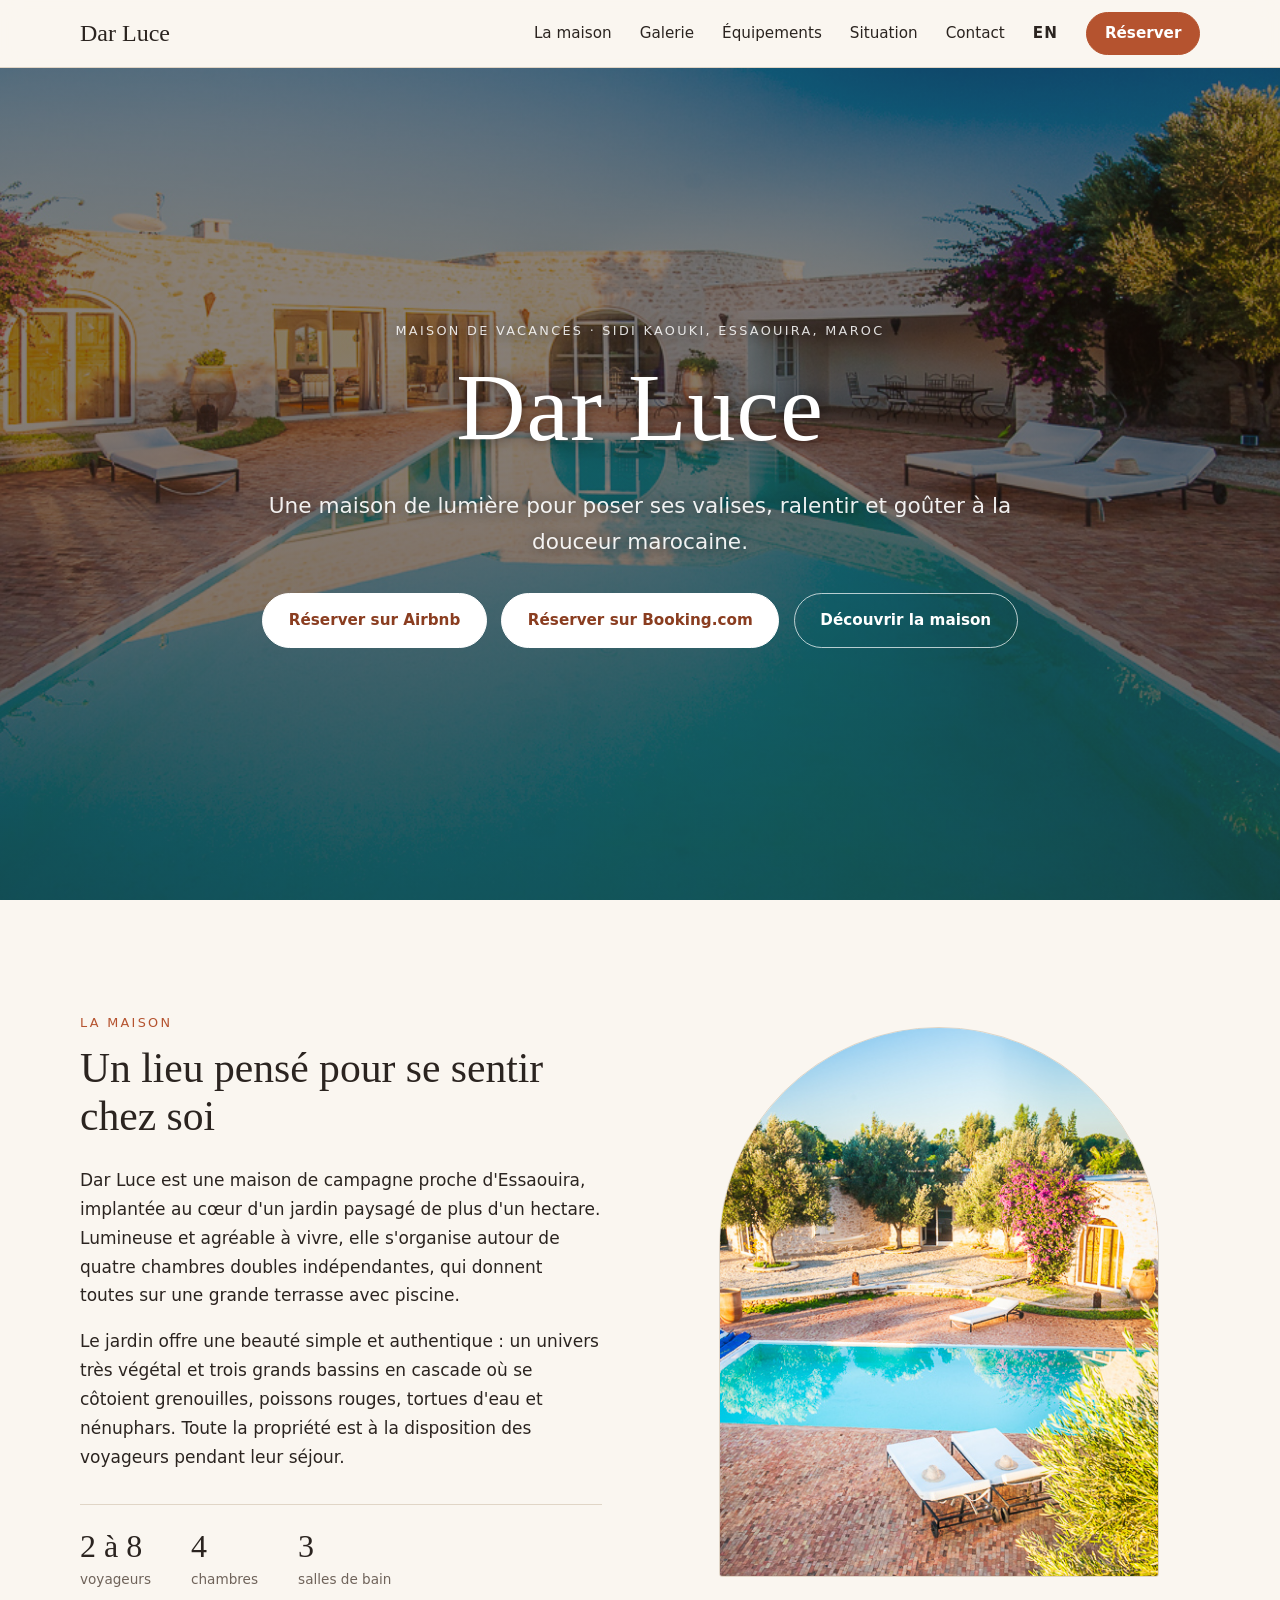
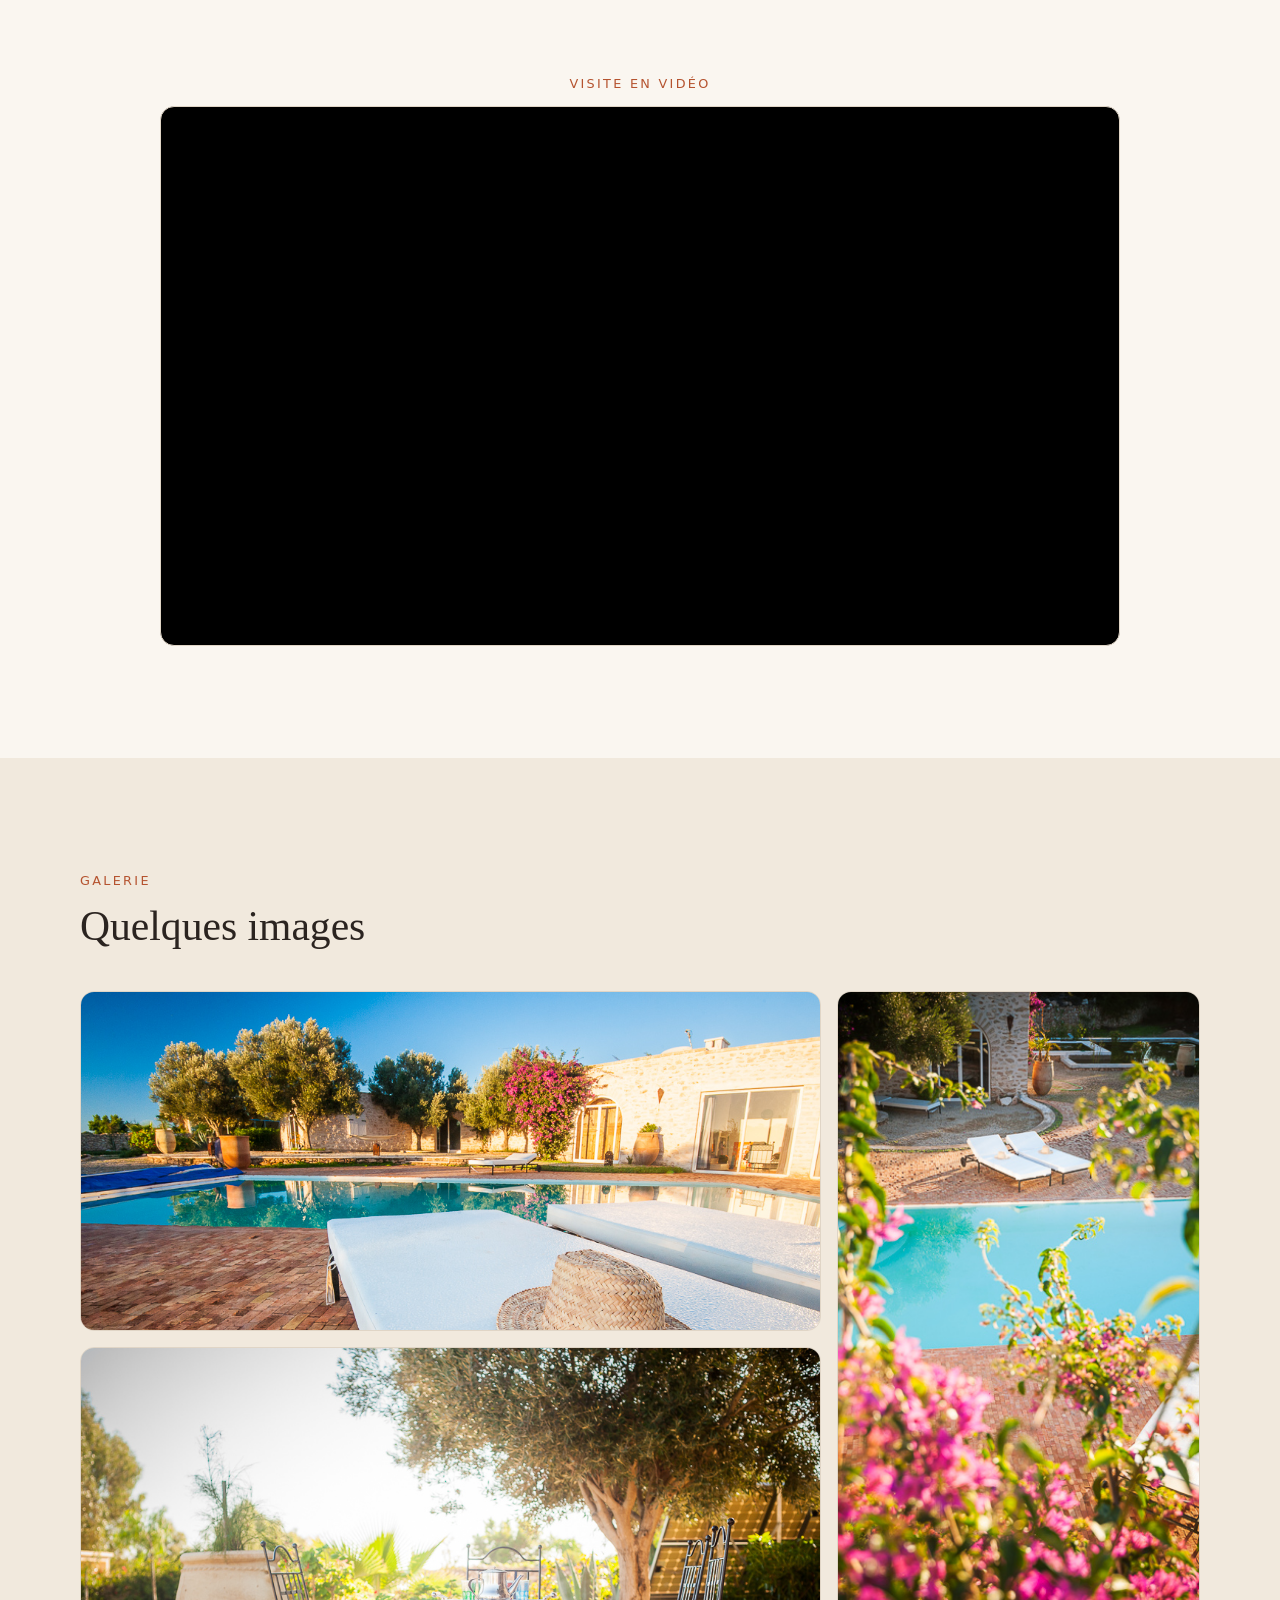
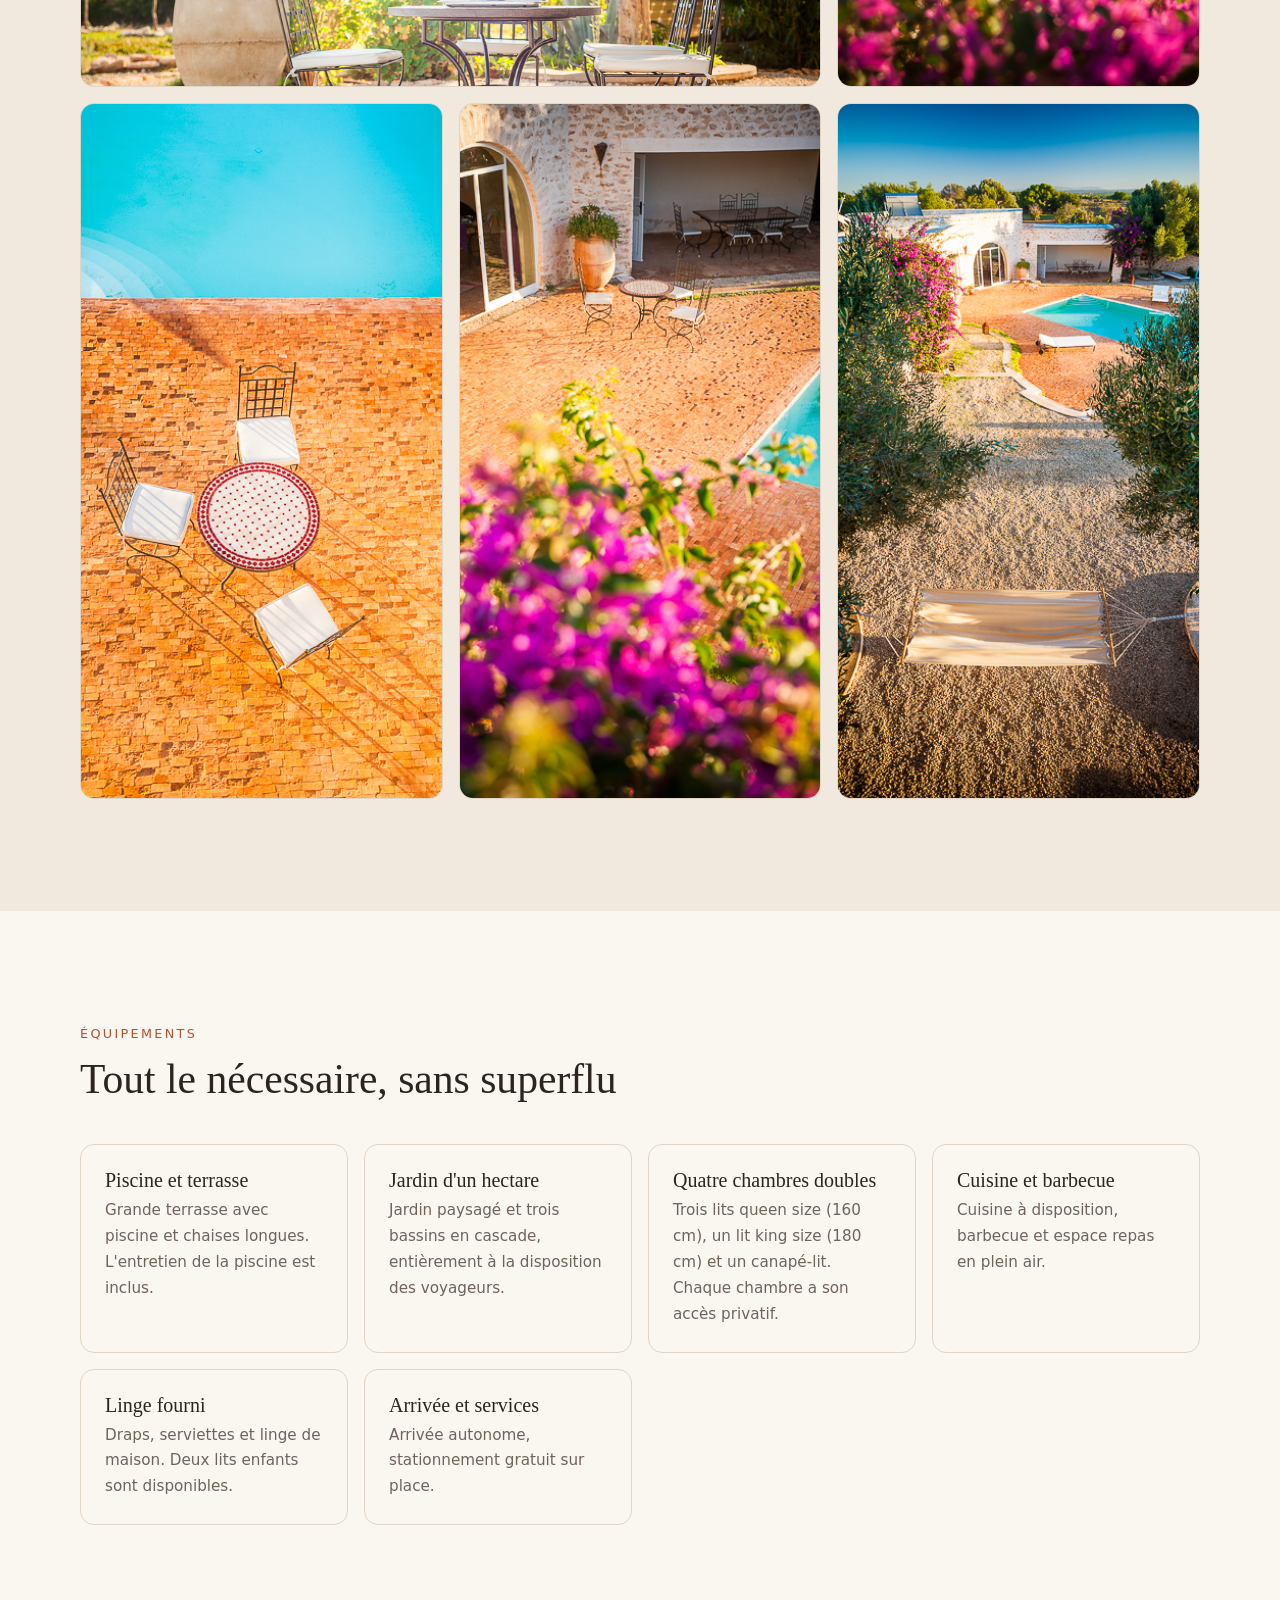
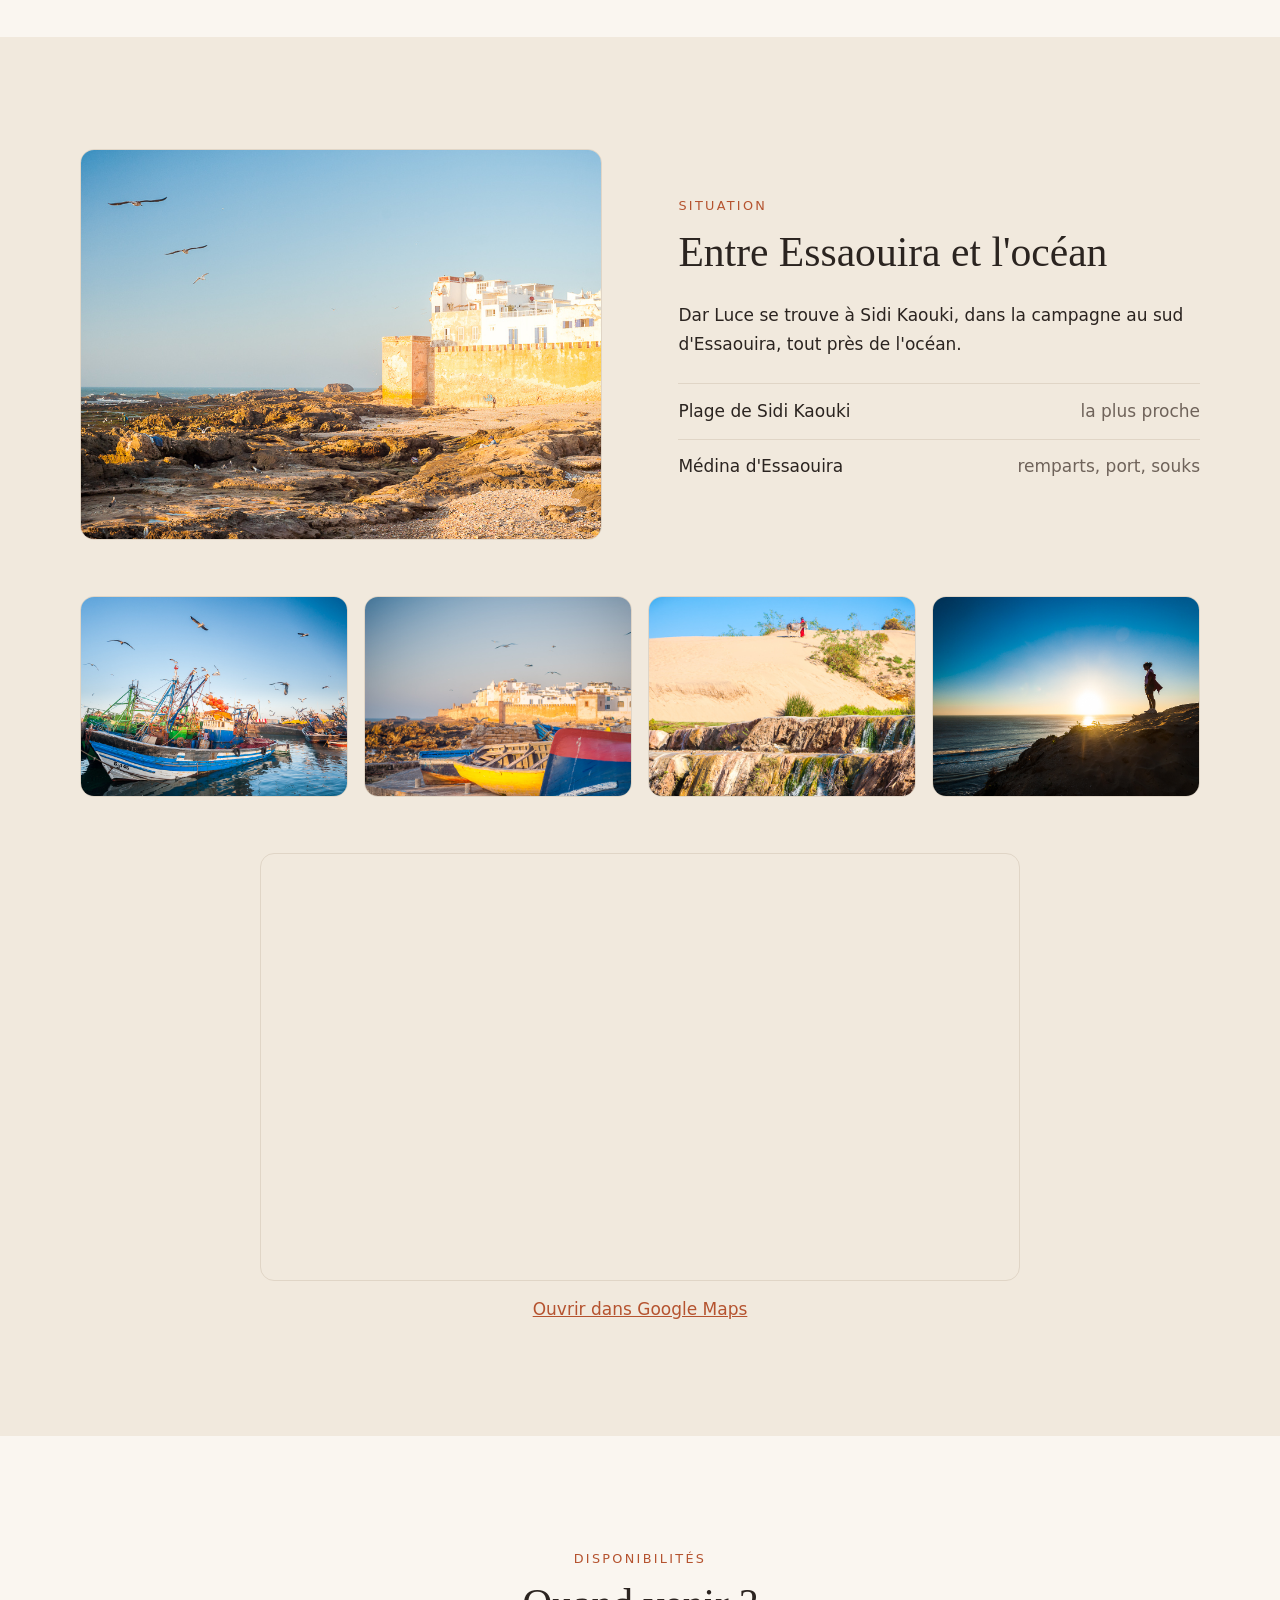
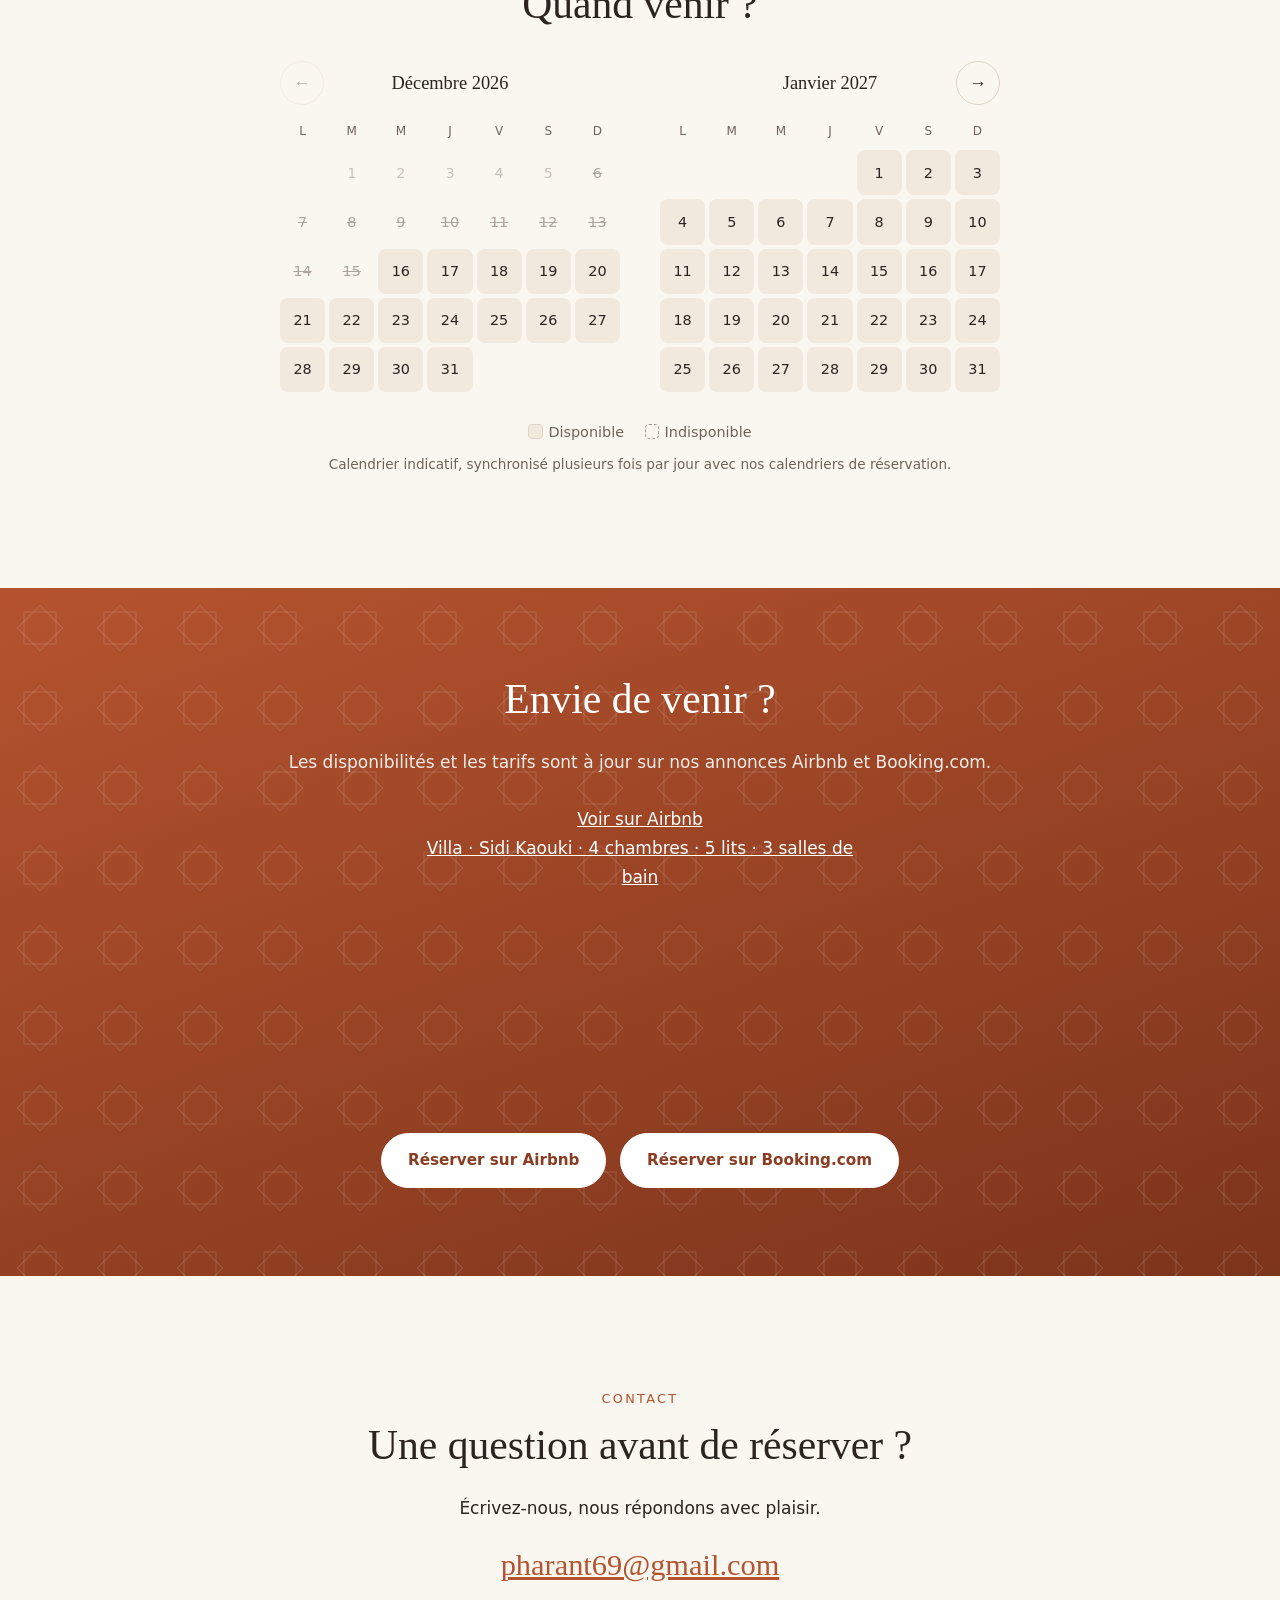
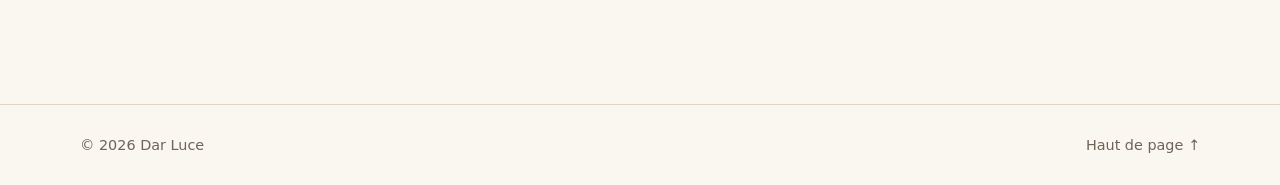
==== commit 94c98cad: "[DEL] airport transfert included" ====
--- a/index.html
+++ b/index.html
@@ -104,7 +104,7 @@
           <li class="reveal"><h3>Quatre chambres doubles</h3><p>Trois lits queen size (160 cm), un lit king size (180 cm) et un canapé-lit. Chaque chambre a son accès privatif.</p></li>
           <li class="reveal"><h3>Cuisine et barbecue</h3><p>Cuisine à disposition, barbecue et espace repas en plein air.</p></li>
           <li class="reveal"><h3>Linge fourni</h3><p>Draps, serviettes et linge de maison. Deux lits enfants sont disponibles.</p></li>
-          <li class="reveal"><h3>Arrivée et services</h3><p>Arrivée autonome, stationnement gratuit sur place, transfert depuis l'aéroport d'Essaouira inclus.</p></li>
+          <li class="reveal"><h3>Arrivée et services</h3><p>Arrivée autonome, stationnement gratuit sur place.</p></li>
         </ul>
       </div>
     </section>
@@ -119,7 +119,6 @@
           <ul class="distances">
             <li><span>Plage de Sidi Kaouki</span><span>la plus proche</span></li>
             <li><span>Médina d'Essaouira</span><span>remparts, port, souks</span></li>
-            <li><span>Aéroport d'Essaouira</span><span>transfert inclus</span></li>
           </ul>
         </div>
       </div>
--- a/css/style.css
+++ b/css/style.css
@@ -227,9 +227,9 @@
 
 /* ---------- Disponibilités ---------- */
 .cal { max-width: 720px; margin: 2rem auto 0; }
-.cal-nav { display: flex; justify-content: space-between; margin-bottom: -2.4rem; }
+.cal-nav { display: flex; justify-content: space-between; margin-bottom: -44px; position: relative; z-index: 1; }
 .cal-nav button {
-  width: 40px; height: 40px;
+  width: 44px; height: 44px;
   border: 1px solid var(--line); border-radius: 50%;
   background: var(--bg); color: var(--text);
   font-size: 1.1rem; cursor: pointer;
@@ -237,7 +237,7 @@
 .cal-nav button:hover:not(:disabled) { border-color: var(--accent); color: var(--accent); }
 .cal-nav button:disabled { opacity: 0.35; cursor: default; }
 .cal-months { display: grid; grid-template-columns: 1fr 1fr; gap: 2.5rem; }
-.cal-month h3 { font-size: 1.15rem; text-transform: capitalize; margin-bottom: 1rem; line-height: 40px; }
+.cal-month h3 { font-size: 1.15rem; text-transform: capitalize; margin-bottom: 1rem; line-height: 44px; }
 .cal-grid { display: grid; grid-template-columns: repeat(7, 1fr); gap: 4px; font-size: 0.9rem; }
 .cal-weekday { color: var(--muted); font-size: 0.75rem; text-transform: uppercase; padding-bottom: 0.3rem; }
 .cal-day { aspect-ratio: 1; display: grid; place-items: center; border-radius: 8px; }
